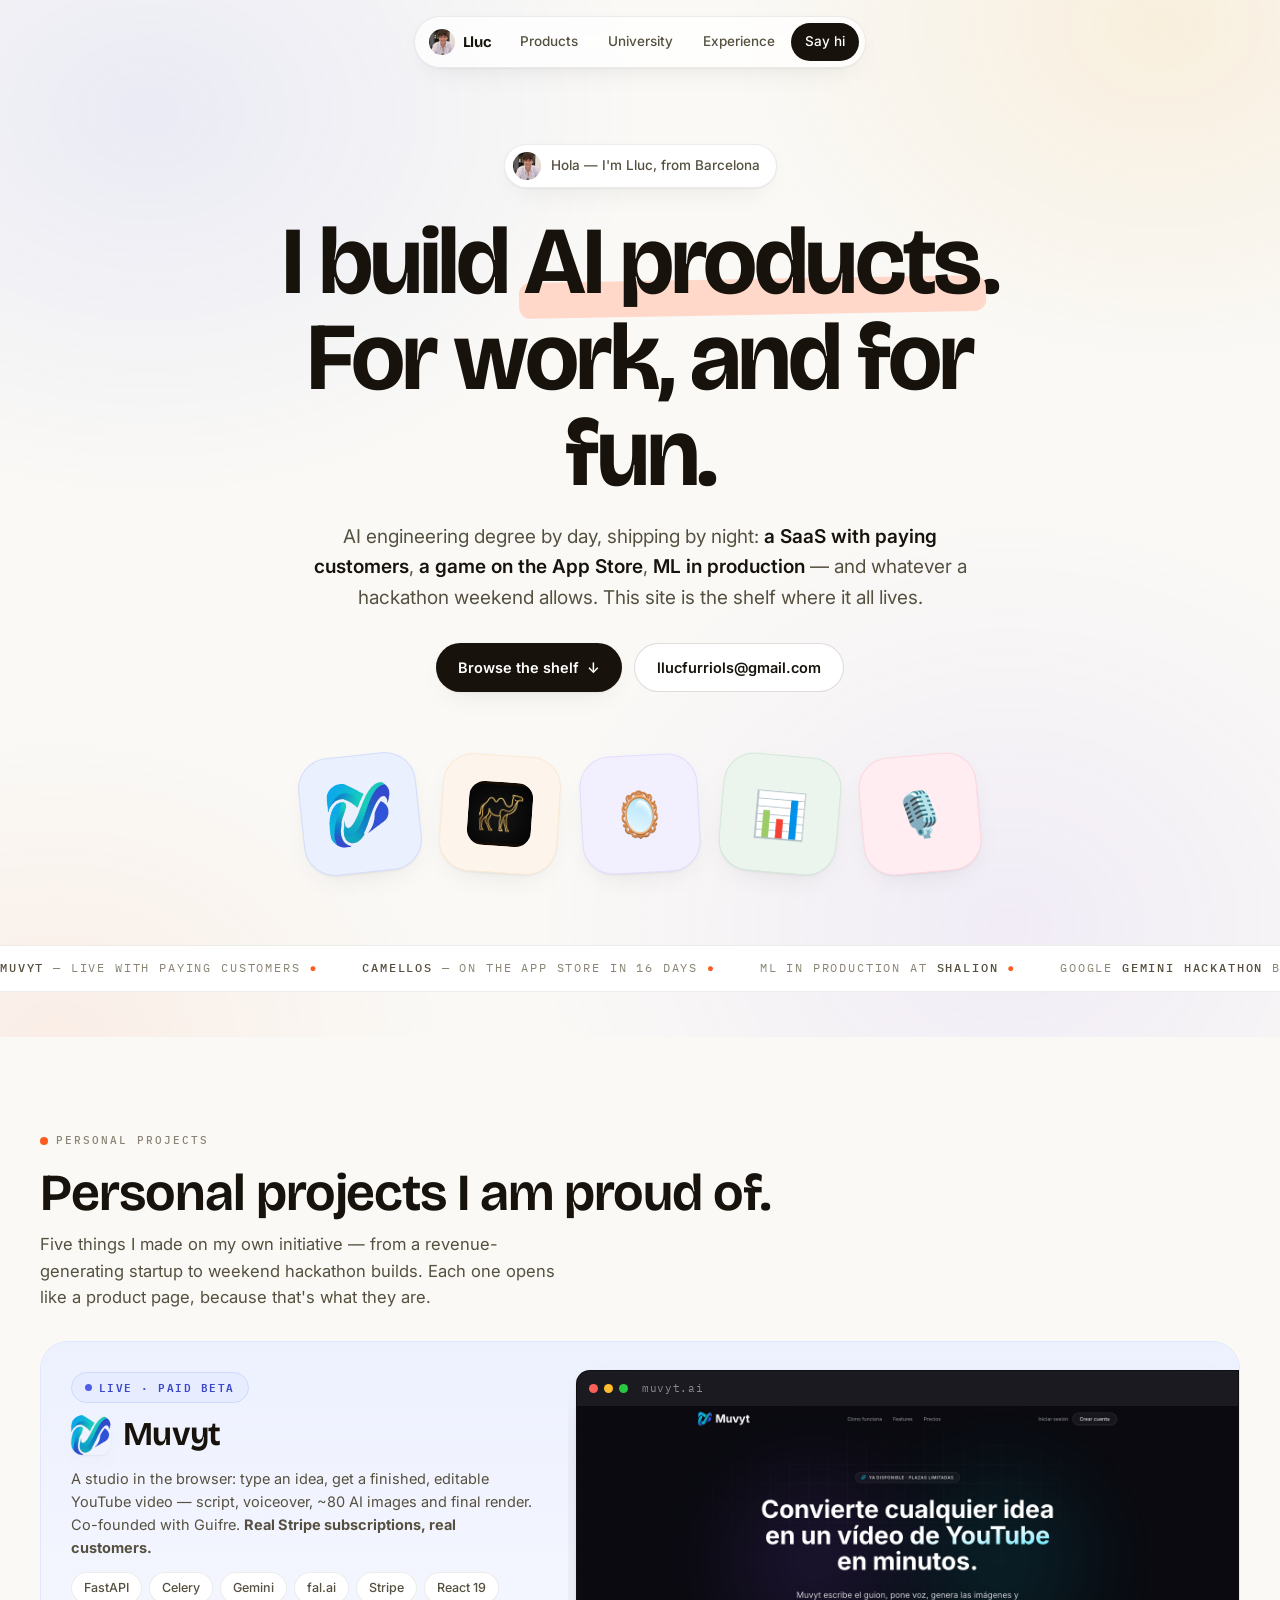
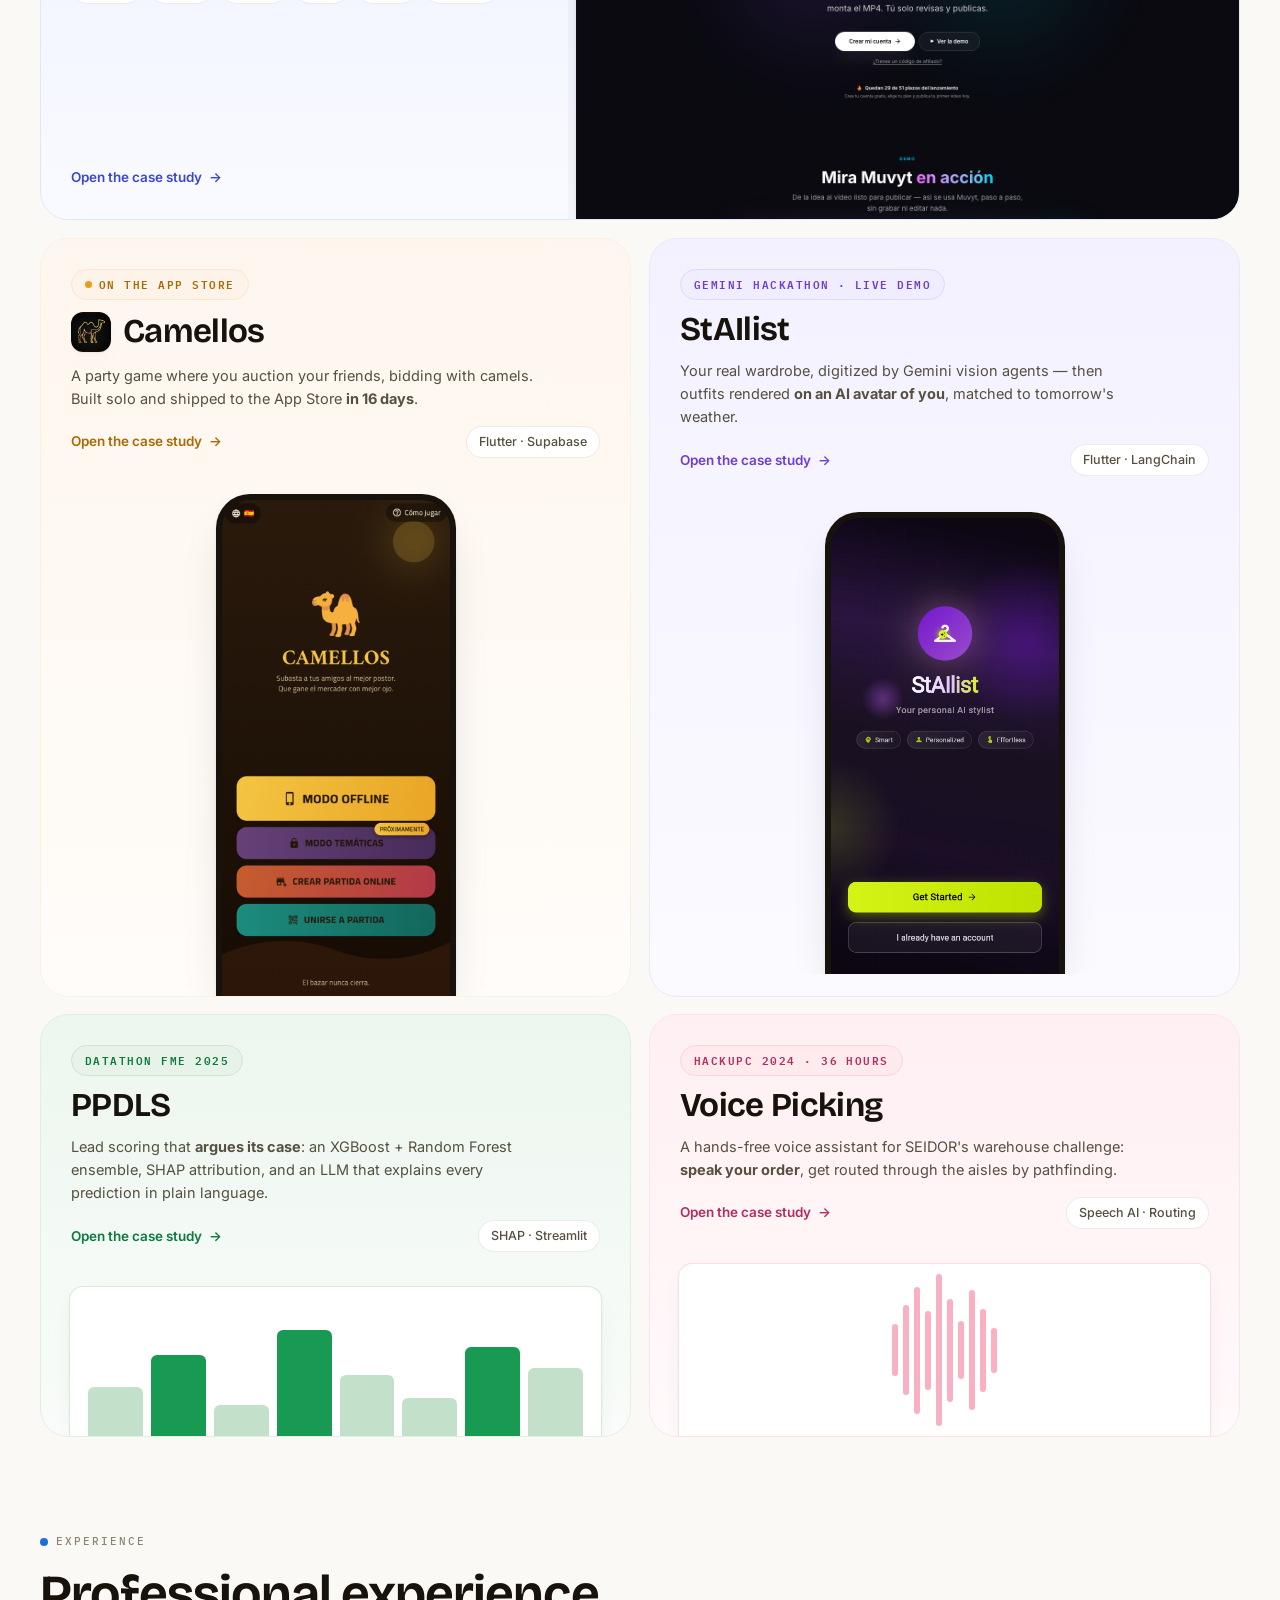
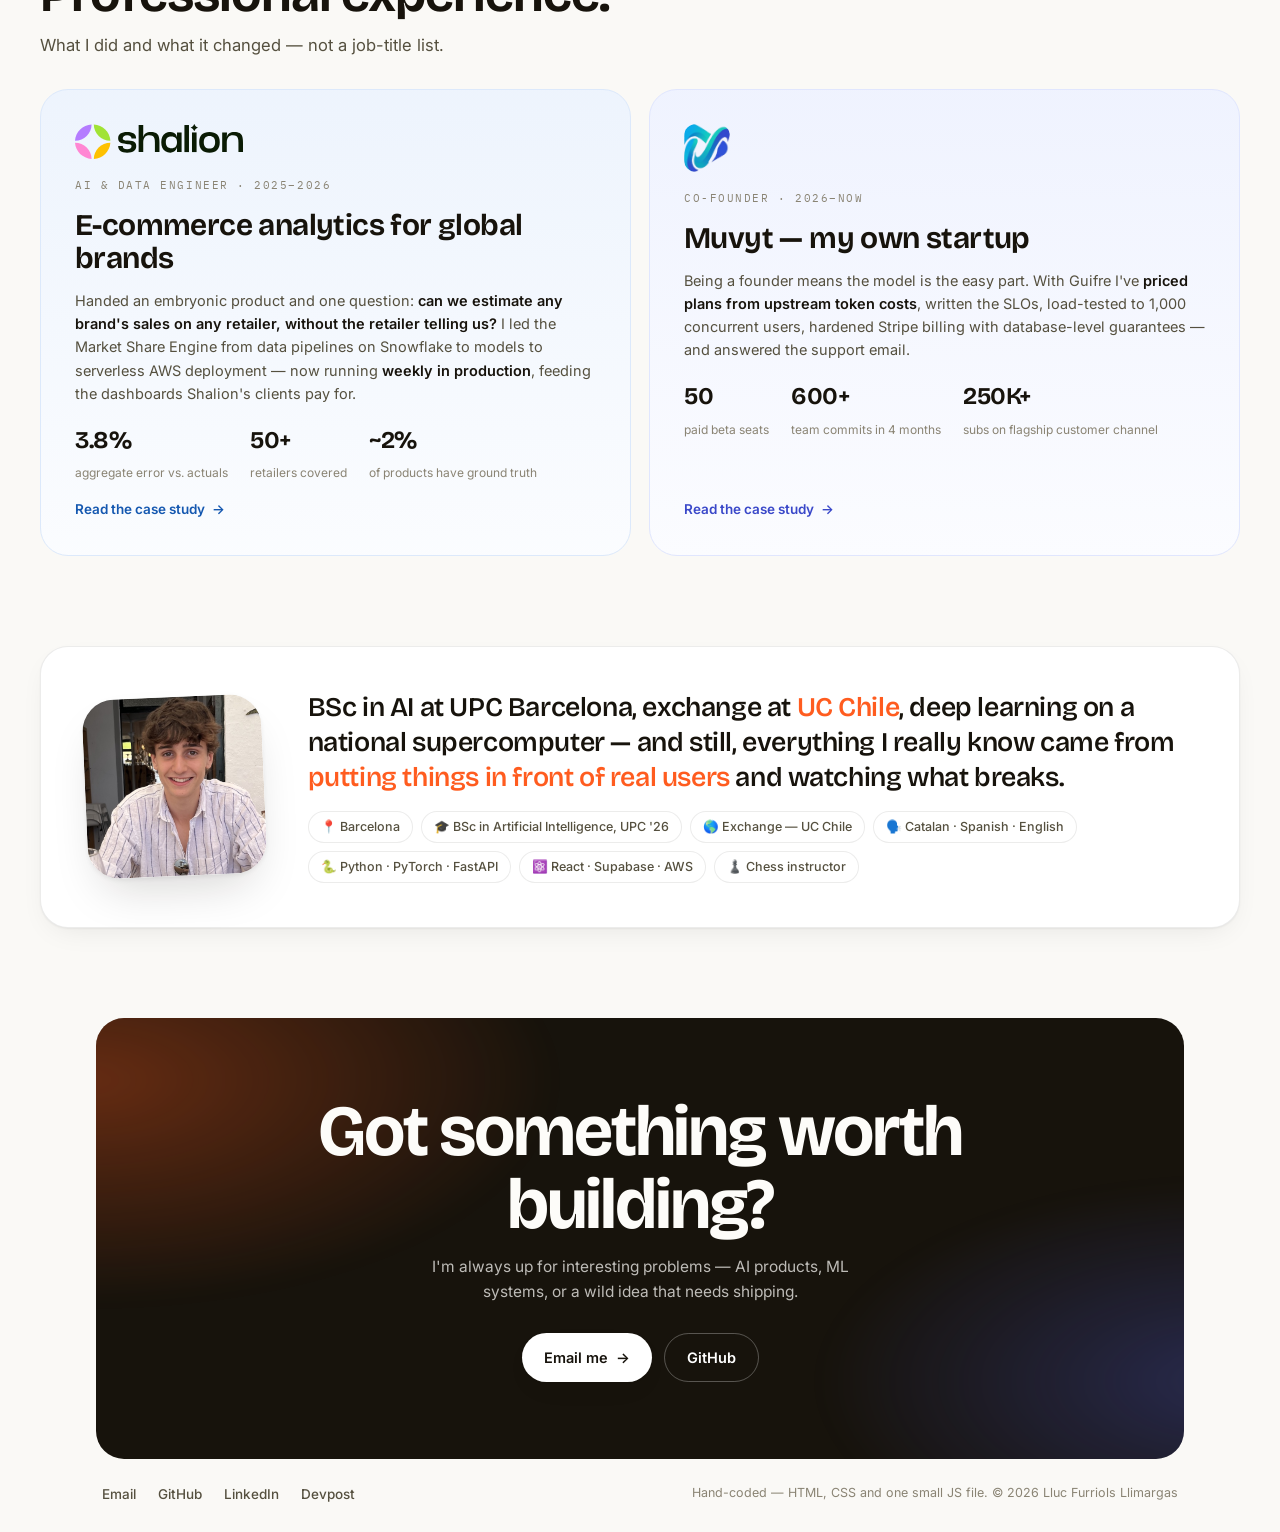
==== index.html @ 0535a4e4 "Personal website: AI product portfolio Hand-coded static site (HTML/CSS/vanilla JS, no build step). " ====
<!DOCTYPE html>
<html lang="en">
<head>
  <meta charset="UTF-8">
  <meta name="viewport" content="width=device-width, initial-scale=1.0">
  <title>Lluc Furriols — I build AI products</title>
  <meta name="description" content="AI engineer from Barcelona (UPC '26). Co-founder of Muvyt. A shelf of real products: a revenue-generating AI SaaS, an App Store game, production ML, hackathon builds.">
  <meta property="og:title" content="Lluc Furriols — I build AI products">
  <meta property="og:description" content="A shelf of real products: an AI SaaS with paying customers, an App Store game, production ML at Shalion, hackathon builds.">
  <meta property="og:type" content="website">
  <link rel="icon" type="image/svg+xml" href="assets/favicon.svg">
  <link rel="preconnect" href="https://fonts.googleapis.com">
  <link rel="preconnect" href="https://fonts.gstatic.com" crossorigin>
  <link href="https://fonts.googleapis.com/css2?family=Bricolage+Grotesque:opsz,wght@12..96,400..800&family=IBM+Plex+Mono:wght@400;500;600&family=Inter:wght@400;500;600&display=swap" rel="stylesheet">
  <link rel="stylesheet" href="assets/css/style.css?v=5">
</head>
<body>

<header class="nav">
  <div class="nav-pill">
    <a class="nav-logo" href="index.html"><img src="assets/img/lluc.jpg" alt="">Lluc</a>
    <nav>
      <ul class="nav-links">
        <li><a href="#products">Products</a></li>
        <li><a href="university.html">University</a></li>
        <li class="hide-sm"><a href="#experience">Experience</a></li>
        <li><a class="cta" href="mailto:llucfurriols@gmail.com">Say hi</a></li>
      </ul>
    </nav>
  </div>
</header>

<main>

  <!-- ============ HERO ============ -->
  <section class="hero">
    <div class="hero-bg" aria-hidden="true"></div>
    <div class="wrap hero-inner">
      <span class="hero-hello reveal"><img src="assets/img/lluc.jpg" alt="Lluc Furriols">Hola — I'm Lluc, from Barcelona</span>
      <h1 class="reveal">I build <span class="hl"><span>AI products</span></span>.<br>For work, and for fun.</h1>
      <p class="hero-sub reveal">AI engineering degree by day, shipping by night: <b>a SaaS with paying customers</b>, <b>a game on the App Store</b>, <b>ML in production</b> — and whatever a hackathon weekend allows. This site is the shelf where it all lives.</p>
      <div class="hero-ctas reveal">
        <a class="btn btn-primary" href="#products">Browse the shelf <span class="arr">↓</span></a>
        <a class="btn btn-ghost" href="mailto:llucfurriols@gmail.com">llucfurriols@gmail.com</a>
      </div>

      <div class="dock reveal" aria-label="Shortcuts to the products">
        <a class="dock-item" href="projects/muvyt.html" style="--tint: var(--c-muvyt); --dock-rot: -6deg; --bob-delay: 0s">
          <img src="assets/img/muvyt/logo.png" alt=""><span class="tip">Muvyt — AI video studio</span>
        </a>
        <a class="dock-item" href="projects/camellos.html" style="--tint: var(--c-camellos); --dock-rot: 4deg; --bob-delay: .6s">
          <img src="assets/img/camellos/icon.png" alt=""><span class="tip">Camellos — App Store game</span>
        </a>
        <a class="dock-item" href="projects/stailist.html" style="--tint: var(--c-stailist); --dock-rot: -3deg; --bob-delay: 1.2s">
          <span class="glyph" aria-hidden="true">🪞</span><span class="tip">StAIlist — AI wardrobe</span>
        </a>
        <a class="dock-item" href="projects/lead-scoring.html" style="--tint: var(--c-datathon); --dock-rot: 5deg; --bob-delay: 1.8s">
          <span class="glyph" aria-hidden="true">📊</span><span class="tip">PPDLS — explainable scoring</span>
        </a>
        <a class="dock-item" href="projects/warehouse-voice.html" style="--tint: var(--c-voice); --dock-rot: -5deg; --bob-delay: 2.4s">
          <span class="glyph" aria-hidden="true">🎙️</span><span class="tip">Voice picking — HackUPC</span>
        </a>
      </div>
    </div>

    <div class="strip" aria-hidden="true">
      <div class="strip-track">
        <span><b>Muvyt</b> — live with paying customers <i class="dot">●</i></span>
        <span><b>Camellos</b> — on the App Store in 16 days <i class="dot">●</i></span>
        <span>ML in production at <b>Shalion</b> <i class="dot">●</i></span>
        <span>Google <b>Gemini Hackathon</b> build <i class="dot">●</i></span>
        <span><b>Datathon FME 2025</b> <i class="dot">●</i></span>
        <span>trained on <b>MareNostrum 5</b> <i class="dot">●</i></span>
        <span><b>Muvyt</b> — live with paying customers <i class="dot">●</i></span>
        <span><b>Camellos</b> — on the App Store in 16 days <i class="dot">●</i></span>
        <span>ML in production at <b>Shalion</b> <i class="dot">●</i></span>
        <span>Google <b>Gemini Hackathon</b> build <i class="dot">●</i></span>
        <span><b>Datathon FME 2025</b> <i class="dot">●</i></span>
        <span>trained on <b>MareNostrum 5</b> <i class="dot">●</i></span>
      </div>
    </div>
  </section>

  <!-- ============ PRODUCT SHELF ============ -->
  <section class="shelf wrap" id="products">
    <div class="shelf-head reveal">
      <span class="eyebrow" style="--tint: var(--brand)">Personal projects</span>
      <h2 class="section-title">Personal projects I am proud of.</h2>
      <p class="section-sub">Five things I made on my own initiative — from a revenue-generating startup to weekend hackathon builds. Each one opens like a product page, because that's what they are.</p>
    </div>

    <div class="bento">

      <!-- MUVYT -->
      <a class="p-card featured span-6 reveal" href="projects/muvyt.html" style="--tint: var(--c-muvyt); --tint-ink: #3a48c9">
        <div class="p-body">
          <span class="badge live">Live · paid beta</span>
          <h3><img class="app-ico" src="assets/img/muvyt/logo.png" alt="">Muvyt</h3>
          <p class="desc">A studio in the browser: type an idea, get a finished, editable YouTube video — script, voiceover, ~80 AI images and final render. Co-founded with Guifre. <b>Real Stripe subscriptions, real customers.</b></p>
          <div class="chips">
            <span class="chip">FastAPI</span><span class="chip">Celery</span><span class="chip">Gemini</span><span class="chip">fal.ai</span><span class="chip">Stripe</span><span class="chip">React 19</span>
          </div>
          <div class="p-foot"><span class="open">Open the case study <span class="arr">→</span></span></div>
        </div>
        <div class="p-media">
          <div class="frame-browser">
            <div class="bar"><i></i><i></i><i></i><span>muvyt.ai</span></div>
            <img src="assets/img/muvyt/landing_hero.png" alt="Muvyt landing page — 'Convierte cualquier idea en un vídeo de YouTube en minutos'" width="1440" height="900" loading="lazy" decoding="async">
          </div>
        </div>
      </a>

      <!-- CAMELLOS -->
      <a class="p-card span-3 reveal" href="projects/camellos.html" style="--tint: var(--c-camellos); --tint-ink: #a86a06">
        <div class="p-body">
          <span class="badge live">On the App Store</span>
          <h3><img class="app-ico" src="assets/img/camellos/icon.png" alt="">Camellos</h3>
          <p class="desc">A party game where you auction your friends, bidding with camels. Built solo and shipped to the App Store <b>in 16 days</b>.</p>
          <div class="p-foot"><span class="open">Open the case study <span class="arr">→</span></span><span class="chip">Flutter · Supabase</span></div>
        </div>
        <div class="p-media">
          <div class="frame-phone"><img src="assets/img/camellos/home.png" alt="Camellos home screen" width="644" height="1400" loading="lazy" decoding="async"></div>
        </div>
      </a>

      <!-- STAILIST -->
      <a class="p-card span-3 reveal" href="projects/stailist.html" style="--tint: var(--c-stailist); --tint-ink: #6d3fd1">
        <div class="p-body">
          <span class="badge">Gemini Hackathon · live demo</span>
          <h3>StAIlist</h3>
          <p class="desc">Your real wardrobe, digitized by Gemini vision agents — then outfits rendered <b>on an AI avatar of you</b>, matched to tomorrow's weather.</p>
          <div class="p-foot"><span class="open">Open the case study <span class="arr">→</span></span><span class="chip">Flutter · LangChain</span></div>
        </div>
        <div class="p-media">
          <div class="frame-phone"><img src="assets/img/stailist/demo_welcome.png" alt="StAIlist welcome screen — your personal AI stylist" width="430" height="860" loading="lazy" decoding="async"></div>
        </div>
      </a>

      <!-- DATATHON -->
      <a class="p-card span-3 reveal" href="projects/lead-scoring.html" style="--tint: var(--c-datathon); --tint-ink: #0d7a3e">
        <div class="p-body">
          <span class="badge">Datathon FME 2025</span>
          <h3>PPDLS</h3>
          <p class="desc">Lead scoring that <b>argues its case</b>: an XGBoost + Random Forest ensemble, SHAP attribution, and an LLM that explains every prediction in plain language.</p>
          <div class="p-foot"><span class="open">Open the case study <span class="arr">→</span></span><span class="chip">SHAP · Streamlit</span></div>
        </div>
        <div class="gfx" aria-hidden="true">
          <div class="gfx-bars">
            <i style="--h:38"></i><i style="--h:62" class="hot"></i><i style="--h:24"></i><i style="--h:81" class="hot"></i><i style="--h:47"></i><i style="--h:29"></i><i style="--h:68" class="hot"></i><i style="--h:52"></i>
          </div>
        </div>
      </a>

      <!-- VOICE -->
      <a class="p-card span-3 reveal" href="projects/warehouse-voice.html" style="--tint: var(--c-voice); --tint-ink: #b32e5e">
        <div class="p-body">
          <span class="badge">HackUPC 2024 · 36 hours</span>
          <h3>Voice Picking</h3>
          <p class="desc">A hands-free voice assistant for SEIDOR's warehouse challenge: <b>speak your order</b>, get routed through the aisles by pathfinding.</p>
          <div class="p-foot"><span class="open">Open the case study <span class="arr">→</span></span><span class="chip">Speech AI · Routing</span></div>
        </div>
        <div class="gfx" aria-hidden="true">
          <div class="gfx-wave">
            <i style="--h:30;--i:0"></i><i style="--h:52;--i:1"></i><i style="--h:74;--i:2"></i><i style="--h:46;--i:3"></i><i style="--h:88;--i:4"></i><i style="--h:60;--i:5"></i><i style="--h:34;--i:6"></i><i style="--h:70;--i:7"></i><i style="--h:48;--i:8"></i><i style="--h:26;--i:9"></i>
          </div>
        </div>
      </a>

    </div>
  </section>

  <!-- ============ EXPERIENCE ============ -->
  <section class="exp wrap" id="experience">
    <div class="reveal">
      <span class="eyebrow" style="--tint: var(--c-shalion)">Experience</span>
      <h2 class="section-title">Professional experience.</h2>
      <p class="section-sub">What I did and what it changed — not a job-title list.</p>
    </div>
    <div class="exp-grid">

      <div class="exp-card reveal" style="--tint: var(--c-shalion); --tint-ink: #1558b0">
        <img class="brand-logo" src="assets/img/logos/shalion.svg" alt="Shalion" width="1615" height="345" loading="lazy">
        <span class="role">AI &amp; Data Engineer · 2025–2026</span>
        <h3>E-commerce analytics for global brands</h3>
        <p>Handed an embryonic product and one question: <b>can we estimate any brand's sales on any retailer, without the retailer telling us?</b> I led the Market Share Engine from data pipelines on Snowflake to models to serverless AWS deployment — now running <b>weekly in production</b>, feeding the dashboards Shalion's clients pay for.</p>
        <div class="exp-stats">
          <div><b>3.8%</b><span>aggregate error vs. actuals</span></div>
          <div><b>50+</b><span>retailers covered</span></div>
          <div><b>~2%</b><span>of products have ground truth</span></div>
        </div>
        <a class="open" href="projects/market-share.html">Read the case study <span class="arr">→</span></a>
      </div>

      <div class="exp-card reveal" style="--tint: var(--c-muvyt); --tint-ink: #3a48c9">
        <img class="brand-logo square" src="assets/img/muvyt/logo.png" alt="Muvyt" width="212" height="223" loading="lazy">
        <span class="role">Co-founder · 2026–now</span>
        <h3>Muvyt — my own startup</h3>
        <p>Being a founder means the model is the easy part. With Guifre I've <b>priced plans from upstream token costs</b>, written the SLOs, load-tested to 1,000 concurrent users, hardened Stripe billing with database-level guarantees — and answered the support email.</p>
        <div class="exp-stats">
          <div><b>50</b><span>paid beta seats</span></div>
          <div><b>600+</b><span>team commits in 4 months</span></div>
          <div><b>250K+</b><span>subs on flagship customer channel</span></div>
        </div>
        <a class="open" href="projects/muvyt.html">Read the case study <span class="arr">→</span></a>
      </div>

    </div>
  </section>

  <!-- ============ ABOUT ============ -->
  <section class="about wrap" id="about">
    <div class="about-card reveal">
      <img class="about-photo" src="assets/img/lluc.jpg" alt="Lluc Furriols">
      <div class="about-copy">
        <p class="big">BSc in AI at UPC Barcelona, exchange at <span class="tint">UC Chile</span>, deep learning on a national supercomputer — and still, everything I really know came from <span class="tint">putting things in front of real users</span> and watching what breaks.</p>
        <div class="about-facts">
          <span class="chip">📍 Barcelona</span>
          <span class="chip">🎓 BSc in Artificial Intelligence, UPC '26</span>
          <span class="chip">🌎 Exchange — UC Chile</span>
          <span class="chip">🗣️ Catalan · Spanish · English</span>
          <span class="chip">🐍 Python · PyTorch · FastAPI</span>
          <span class="chip">⚛️ React · Supabase · AWS</span>
          <span class="chip">♟️ Chess instructor</span>
        </div>
      </div>
    </div>
  </section>

</main>

<!-- ============ FOOTER ============ -->
<footer>
  <div class="wrap">
    <div class="foot-card reveal">
      <h2>Got something worth building?</h2>
      <p>I'm always up for interesting problems — AI products, ML systems, or a wild idea that needs shipping.</p>
      <div class="hero-ctas">
        <a class="btn btn-primary" href="mailto:llucfurriols@gmail.com">Email me <span class="arr">→</span></a>
        <a class="btn btn-ghost" href="https://github.com/Llucfurriols" target="_blank" rel="noopener">GitHub</a>
      </div>
    </div>
    <div class="foot-meta">
      <ul class="foot-links">
        <li><a href="mailto:llucfurriols@gmail.com">Email</a></li>
        <li><a href="https://github.com/Llucfurriols" target="_blank" rel="noopener">GitHub</a></li>
        <li><a href="https://www.linkedin.com/in/lluc-furriols-llimargas-707125308" target="_blank" rel="noopener">LinkedIn</a></li>
        <li><a href="https://devpost.com/Llucfurriols" target="_blank" rel="noopener">Devpost</a></li>
      </ul>
      <p class="colophon">Hand-coded — HTML, CSS and one small JS file. © <span data-year>2026</span> Lluc Furriols Llimargas</p>
    </div>
  </div>
</footer>

<script src="assets/js/main.js?v=2"></script>
</body>
</html>
---- assets/css/style.css ----
/* ============================================================
   Lluc Furriols — personal site · v2 "Product shelf"
   Light, vivid, product-grade. No framework, no build step.
   Type: Bricolage Grotesque (display) · Inter (text) · IBM Plex Mono (labels)
   Each product carries its own hue via --tint on the card/page.
   ============================================================ */

:root {
  --bg: #faf9f6;
  --surface: #ffffff;
  --ink: #17130c;
  --ink-2: #55503f;
  --ink-3: #8a8474;
  --line: rgba(23, 19, 12, 0.08);
  --line-2: rgba(23, 19, 12, 0.14);
  --brand: #ff5c1f;
  --brand-ink: #d5451a;

  /* product hues */
  --c-muvyt: #4f5fe5;
  --c-camellos: #e89b1c;
  --c-stailist: #8b5cf6;
  --c-shalion: #1d6fd8;
  --c-datathon: #189a52;
  --c-voice: #e0447c;

  --display: "Bricolage Grotesque", "Inter", sans-serif;
  --sans: "Inter", -apple-system, BlinkMacSystemFont, "Segoe UI", sans-serif;
  --mono: "IBM Plex Mono", "SFMono-Regular", Menlo, monospace;

  --pad: clamp(20px, 4.5vw, 56px);
  --max: 1200px;
  --r-lg: 28px;
  --r-md: 20px;
  --r-sm: 14px;
  --shadow-1: 0 1px 2px rgba(23, 19, 12, 0.05), 0 10px 30px -12px rgba(23, 19, 12, 0.1);
  --shadow-2: 0 2px 4px rgba(23, 19, 12, 0.06), 0 24px 48px -16px rgba(23, 19, 12, 0.18);
  --ease: cubic-bezier(0.22, 1, 0.36, 1);
}

* { margin: 0; padding: 0; box-sizing: border-box; }

html { scroll-behavior: smooth; -webkit-text-size-adjust: 100%; }

body {
  background: var(--bg);
  color: var(--ink);
  font-family: var(--sans);
  font-size: 16px;
  line-height: 1.6;
  -webkit-font-smoothing: antialiased;
  overflow-x: hidden;
}

img { max-width: 100%; height: auto; display: block; }
a { color: inherit; text-decoration: none; }
button { font: inherit; color: inherit; background: none; border: 0; cursor: pointer; }

::selection { background: var(--brand); color: #fff; }

.wrap { max-width: var(--max); margin: 0 auto; padding-left: var(--pad); padding-right: var(--pad); }

/* ---------- typography ---------- */

.display {
  font-family: var(--display);
  font-weight: 640;
  letter-spacing: -0.025em;
  line-height: 1.02;
}
.display .tint { color: var(--tint, var(--brand)); }

.eyebrow {
  display: inline-flex;
  align-items: center;
  gap: 8px;
  font-family: var(--mono);
  font-size: 11px;
  font-weight: 500;
  letter-spacing: 0.18em;
  text-transform: uppercase;
  color: var(--ink-3);
}
.eyebrow::before {
  content: "";
  width: 8px; height: 8px;
  border-radius: 50%;
  background: var(--tint, var(--brand));
}

.section-title {
  font-family: var(--display);
  font-weight: 640;
  letter-spacing: -0.02em;
  font-size: clamp(30px, 4.4vw, 52px);
  line-height: 1.05;
  margin: 14px 0 10px;
}
.section-sub { color: var(--ink-2); max-width: 52ch; font-size: clamp(15px, 1.3vw, 17px); }

/* ---------- pill nav ---------- */

.nav {
  position: fixed;
  top: 16px; left: 0; right: 0;
  z-index: 100;
  display: flex;
  justify-content: center;
  pointer-events: none;
  padding: 0 16px;
}
.nav-pill {
  pointer-events: auto;
  display: flex;
  align-items: center;
  gap: 4px;
  background: rgba(255, 255, 255, 0.75);
  backdrop-filter: blur(16px) saturate(1.4);
  -webkit-backdrop-filter: blur(16px) saturate(1.4);
  border: 1px solid var(--line);
  border-radius: 999px;
  padding: 6px;
  box-shadow: var(--shadow-1);
  transition: box-shadow 0.3s var(--ease);
}
.nav.scrolled .nav-pill { box-shadow: var(--shadow-2); }
.nav-logo {
  display: flex;
  align-items: center;
  gap: 8px;
  font-family: var(--display);
  font-weight: 700;
  font-size: 15px;
  letter-spacing: -0.02em;
  padding: 6px 12px 6px 8px;
  border-radius: 999px;
}
.nav-logo img {
  width: 26px; height: 26px;
  border-radius: 50%;
  object-fit: cover;
}
.nav-links { display: flex; list-style: none; gap: 2px; }
.nav-links a {
  display: block;
  padding: 8px 14px;
  border-radius: 999px;
  font-size: 13.5px;
  font-weight: 500;
  color: var(--ink-2);
  transition: background 0.2s, color 0.2s;
}
.nav-links a:hover { background: rgba(23, 19, 12, 0.05); color: var(--ink); }
.nav-links a.cta {
  background: var(--ink);
  color: #fff;
}
.nav-links a.cta:hover { background: #000; color: #fff; }

/* ---------- buttons & chips ---------- */

.btn {
  display: inline-flex;
  align-items: center;
  gap: 8px;
  padding: 12px 22px;
  border-radius: 999px;
  font-weight: 600;
  font-size: 14.5px;
  transition: transform 0.2s var(--ease), box-shadow 0.2s, background 0.2s;
}
.btn-primary { background: var(--ink); color: #fff; box-shadow: var(--shadow-1); }
.btn-primary:hover { transform: translateY(-2px); box-shadow: var(--shadow-2); }
.btn-ghost { border: 1px solid var(--line-2); color: var(--ink); background: var(--surface); }
.btn-ghost:hover { transform: translateY(-2px); box-shadow: var(--shadow-1); }
.btn .arr { transition: transform 0.2s var(--ease); }
.btn:hover .arr { transform: translateX(3px); }

.chip {
  display: inline-block;
  padding: 5px 12px;
  border-radius: 999px;
  border: 1px solid var(--line);
  background: var(--surface);
  font-size: 12.5px;
  font-weight: 500;
  color: var(--ink-2);
  white-space: nowrap;
}
.chips { display: flex; flex-wrap: wrap; gap: 7px; }

.badge {
  display: inline-flex;
  align-self: flex-start;
  align-items: center;
  gap: 7px;
  padding: 6px 13px;
  border-radius: 999px;
  font-family: var(--mono);
  font-size: 10.5px;
  font-weight: 600;
  letter-spacing: 0.14em;
  text-transform: uppercase;
  color: var(--tint-ink, var(--brand-ink));
  background: color-mix(in oklab, var(--tint, var(--brand)) 12%, white);
  border: 1px solid color-mix(in oklab, var(--tint, var(--brand)) 25%, white);
}
.badge.live::before {
  content: "";
  width: 7px; height: 7px;
  border-radius: 50%;
  background: var(--tint, var(--brand));
  animation: pulse 2s infinite;
}
@keyframes pulse {
  0%, 100% { box-shadow: 0 0 0 0 color-mix(in oklab, var(--tint, var(--brand)) 40%, transparent); }
  50% { box-shadow: 0 0 0 6px transparent; }
}

/* ---------- hero ---------- */

.hero {
  position: relative;
  padding-top: clamp(120px, 16vh, 170px);
  padding-bottom: clamp(30px, 5vh, 60px);
  overflow: clip;
}
.hero-bg {
  position: absolute;
  inset: -20% -10%;
  z-index: -1;
  background:
    radial-gradient(46% 38% at 18% 22%, color-mix(in oklab, var(--c-muvyt) 9%, transparent), transparent 70%),
    radial-gradient(40% 34% at 84% 16%, color-mix(in oklab, var(--c-camellos) 11%, transparent), transparent 70%),
    radial-gradient(44% 40% at 74% 78%, color-mix(in oklab, var(--c-stailist) 8%, transparent), transparent 70%),
    radial-gradient(36% 30% at 12% 86%, color-mix(in oklab, var(--brand) 7%, transparent), transparent 70%);
  filter: saturate(1.05);
}
.hero-inner { text-align: center; max-width: 880px; margin: 0 auto; }
.hero-hello {
  display: inline-flex;
  align-items: center;
  gap: 10px;
  padding: 7px 16px 7px 8px;
  background: var(--surface);
  border: 1px solid var(--line);
  border-radius: 999px;
  box-shadow: var(--shadow-1);
  font-size: 13.5px;
  font-weight: 500;
  color: var(--ink-2);
}
.hero-hello img { width: 28px; height: 28px; border-radius: 50%; object-fit: cover; }
.hero h1 {
  font-family: var(--display);
  font-weight: 680;
  letter-spacing: -0.03em;
  line-height: 1.0;
  font-size: clamp(44px, 8vw, 96px);
  margin: 26px 0 20px;
}
.hero h1 .hl {
  position: relative;
  white-space: nowrap;
}
.hero h1 .hl > span { position: relative; z-index: 1; }
.hero h1 .hl::after {
  content: "";
  position: absolute;
  left: -0.06em; right: -0.06em;
  bottom: 0.04em;
  height: 0.38em;
  background: color-mix(in oklab, var(--brand) 26%, white);
  border-radius: 0.12em;
  z-index: 0;
  transform: rotate(-1deg);
}
.hero-sub {
  font-size: clamp(16px, 1.6vw, 19px);
  color: var(--ink-2);
  max-width: 56ch;
  margin: 0 auto 30px;
}
.hero-sub b { color: var(--ink); font-weight: 600; }
.hero-ctas { display: flex; gap: 12px; justify-content: center; flex-wrap: wrap; }

/* floating product dock */
.dock {
  display: flex;
  justify-content: center;
  gap: clamp(10px, 2vw, 22px);
  margin-top: clamp(44px, 7vh, 76px);
  perspective: 900px;
}
.dock-item {
  --dock-rot: 0deg;
  width: clamp(78px, 10vw, 118px);
  aspect-ratio: 1;
  border-radius: 26%;
  background: color-mix(in oklab, var(--tint) 10%, white);
  border: 1px solid color-mix(in oklab, var(--tint) 22%, white);
  box-shadow: var(--shadow-1);
  display: flex;
  align-items: center;
  justify-content: center;
  transform: rotate(var(--dock-rot));
  transition: transform 0.35s var(--ease), box-shadow 0.35s;
  animation: bob 7s ease-in-out infinite;
  animation-delay: var(--bob-delay, 0s);
  position: relative;
}
.dock-item:hover {
  transform: rotate(0deg) translateY(-10px) scale(1.06);
  box-shadow: var(--shadow-2);
  animation-play-state: paused;
  z-index: 2;
}
.dock-item img { width: 56%; height: 56%; object-fit: cover; border-radius: 24%; }
.dock-item .glyph { font-size: clamp(30px, 4vw, 44px); line-height: 1; }
.dock-item .tip {
  position: absolute;
  bottom: -34px;
  left: 50%;
  transform: translateX(-50%) translateY(4px);
  background: var(--ink);
  color: #fff;
  font-size: 11.5px;
  font-weight: 600;
  padding: 5px 11px;
  border-radius: 999px;
  white-space: nowrap;
  opacity: 0;
  pointer-events: none;
  transition: opacity 0.2s, transform 0.2s var(--ease);
}
.dock-item:hover .tip { opacity: 1; transform: translateX(-50%) translateY(0); }
@keyframes bob {
  0%, 100% { translate: 0 0; }
  50% { translate: 0 -8px; }
}

/* ---------- marquee strip ---------- */

.strip {
  border-block: 1px solid var(--line);
  background: var(--surface);
  overflow: hidden;
  margin-top: clamp(48px, 8vh, 84px);
  padding: 13px 0;
}
.strip-track {
  display: flex;
  gap: 44px;
  width: max-content;
  animation: marquee 36s linear infinite;
  font-family: var(--mono);
  font-size: 11.5px;
  letter-spacing: 0.16em;
  text-transform: uppercase;
  color: var(--ink-3);
  white-space: nowrap;
}
.strip-track b { color: var(--ink-2); font-weight: 500; }
.strip-track .dot { color: var(--brand); }
@keyframes marquee { to { transform: translateX(-50%); } }
.strip:hover .strip-track { animation-play-state: paused; }

/* ---------- product shelf (bento) ---------- */

.shelf { padding: clamp(60px, 10vh, 110px) 0 0; }
.shelf-head { margin-bottom: 30px; }

.bento {
  display: grid;
  grid-template-columns: repeat(6, 1fr);
  gap: 18px;
}
.p-card {
  position: relative;
  display: flex;
  flex-direction: column;
  border-radius: var(--r-lg);
  background:
    linear-gradient(180deg, color-mix(in oklab, var(--tint) 9%, white), color-mix(in oklab, var(--tint) 3%, white));
  border: 1px solid color-mix(in oklab, var(--tint) 16%, white);
  overflow: hidden;
  transition: transform 0.35s var(--ease), box-shadow 0.35s var(--ease);
  will-change: transform;
}
.p-card:hover { transform: translateY(-6px); box-shadow: var(--shadow-2); }
.p-card .p-body { padding: clamp(20px, 2.6vw, 30px); display: flex; flex-direction: column; gap: 12px; }
.p-card h3 {
  font-family: var(--display);
  font-weight: 660;
  letter-spacing: -0.02em;
  font-size: clamp(24px, 2.6vw, 34px);
  line-height: 1.05;
  display: flex;
  align-items: center;
  gap: 12px;
}
.p-card h3 .app-ico {
  width: 40px; height: 40px;
  border-radius: 12px;
  object-fit: cover;
  box-shadow: var(--shadow-1);
}
.p-card p.desc { color: var(--ink-2); font-size: 14.5px; max-width: 52ch; }
.p-card .p-foot {
  margin-top: auto;
  display: flex;
  align-items: center;
  justify-content: space-between;
  gap: 10px;
  padding-top: 4px;
}
.p-card .open {
  display: inline-flex;
  align-items: center;
  gap: 7px;
  font-weight: 600;
  font-size: 13.5px;
  color: var(--tint-ink);
}
.p-card .open .arr { transition: transform 0.25s var(--ease); }
.p-card:hover .open .arr { transform: translateX(4px); }

.p-media { position: relative; overflow: hidden; }
.p-media img { width: 100%; transition: transform 0.6s var(--ease); }
.p-card:hover .p-media img { transform: translateY(-2%) scale(1.02); }

/* browser frame */
.frame-browser {
  margin: 0 clamp(18px, 2.4vw, 28px);
  border-radius: 14px 14px 0 0;
  border: 1px solid var(--line-2);
  border-bottom: 0;
  background: #0e0e12;
  box-shadow: var(--shadow-2);
  overflow: hidden;
}
.frame-browser .bar {
  display: flex; align-items: center; gap: 6px;
  padding: 9px 12px;
  background: #1a1a20;
}
.frame-browser .bar i {
  width: 9px; height: 9px; border-radius: 50%;
  background: #3a3a44;
}
.frame-browser .bar i:first-child { background: #ff5f57; }
.frame-browser .bar i:nth-child(2) { background: #febc2e; }
.frame-browser .bar i:nth-child(3) { background: #28c840; }
.frame-browser .bar span {
  margin-left: 8px;
  font-family: var(--mono);
  font-size: 10.5px;
  color: #8a8a96;
  letter-spacing: 0.06em;
}

/* phone frame */
.frame-phone {
  width: min(64%, 240px);
  margin: 6px auto 0;
  border-radius: 34px 34px 0 0;
  border: 6px solid #17130c;
  border-bottom: 0;
  overflow: hidden;
  box-shadow: var(--shadow-2);
  background: #17130c;
}
.frame-phone img { border-radius: 26px 26px 0 0; }

/* bento spans */
.span-6 { grid-column: span 6; }
.span-4 { grid-column: span 4; }
.span-3 { grid-column: span 3; }
.span-2 { grid-column: span 2; }

/* muvyt hero card layout */
.p-card.featured { flex-direction: row; align-items: stretch; min-height: 400px; }
.p-card.featured .p-body { flex: 1 1 44%; justify-content: center; }
.p-card.featured .p-media {
  flex: 1 1 56%;
  display: flex;
  align-items: flex-end;
  padding-left: 8px;
}
.p-card.featured .frame-browser { margin: 28px 0 0; border-radius: 14px 0 0 0; }

/* decorative CSS graphics for cards without screenshots */
.gfx {
  flex: 1;
  min-height: 150px;
  margin: 4px clamp(18px, 2.4vw, 28px) 0;
  border-radius: 14px 14px 0 0;
  border: 1px solid color-mix(in oklab, var(--tint) 20%, white);
  border-bottom: 0;
  background: var(--surface);
  box-shadow: var(--shadow-1);
  overflow: hidden;
  position: relative;
}
.gfx-bars {
  position: absolute; inset: 18px 18px 0;
  display: flex; align-items: flex-end; gap: 8px;
}
.gfx-bars i {
  flex: 1;
  border-radius: 6px 6px 0 0;
  background: color-mix(in oklab, var(--tint) 30%, white);
  height: calc(var(--h) * 1%);
}
.gfx-bars i.hot { background: var(--tint); }
.gfx-wave {
  position: absolute; inset: 0;
  display: flex; align-items: center; justify-content: center; gap: 5px;
  padding: 0 22px;
}
.gfx-wave i {
  width: 6px;
  height: calc(var(--h) * 1%);
  border-radius: 999px;
  background: color-mix(in oklab, var(--tint) 45%, white);
  animation: wave 1.6s ease-in-out infinite;
  animation-delay: calc(var(--i) * 0.09s);
}
@keyframes wave { 0%, 100% { transform: scaleY(0.6); } 50% { transform: scaleY(1); } }

/* ---------- horizontal scroll gallery ---------- */

.hscroll {
  display: flex;
  gap: 16px;
  overflow-x: auto;
  scroll-snap-type: x mandatory;
  padding: 8px var(--pad) 22px;
  margin: 0 calc(-1 * var(--pad));
  scrollbar-width: none;
}
.hscroll::-webkit-scrollbar { display: none; }
.hscroll > * { scroll-snap-align: center; flex: 0 0 auto; }
.hscroll .shot-phone {
  width: min(62vw, 250px);
  border-radius: 30px;
  border: 5px solid #17130c;
  overflow: hidden;
  background: #17130c;
  box-shadow: var(--shadow-2);
}
.hscroll .shot-phone img { border-radius: 24px; }
.hscroll-hint {
  text-align: center;
  font-family: var(--mono);
  font-size: 10.5px;
  letter-spacing: 0.16em;
  text-transform: uppercase;
  color: var(--ink-3);
}

/* ---------- experience ---------- */

.exp { padding: clamp(60px, 10vh, 110px) 0 0; }
.exp-grid { display: grid; grid-template-columns: 1fr 1fr; gap: 18px; margin-top: 30px; }
.exp-card {
  border-radius: var(--r-lg);
  border: 1px solid color-mix(in oklab, var(--tint) 16%, white);
  background: linear-gradient(180deg, color-mix(in oklab, var(--tint) 8%, white), color-mix(in oklab, var(--tint) 2%, white));
  padding: clamp(22px, 3vw, 34px);
  display: flex;
  flex-direction: column;
  gap: 14px;
  transition: transform 0.35s var(--ease), box-shadow 0.35s;
}
.exp-card:hover { transform: translateY(-5px); box-shadow: var(--shadow-2); }
.exp-card h3 {
  font-family: var(--display);
  font-weight: 660;
  font-size: clamp(22px, 2.4vw, 30px);
  letter-spacing: -0.02em;
  line-height: 1.1;
}
.exp-card .role {
  font-family: var(--mono);
  font-size: 11px;
  letter-spacing: 0.14em;
  text-transform: uppercase;
  color: var(--ink-3);
}
.exp-card p { color: var(--ink-2); font-size: 14.5px; }
.exp-card p b { color: var(--ink); font-weight: 600; }
.exp-card .exp-stats { display: flex; gap: 22px; flex-wrap: wrap; margin-top: 2px; }
.exp-card .exp-stats div b {
  display: block;
  font-family: var(--display);
  font-weight: 660;
  font-size: 24px;
  letter-spacing: -0.02em;
  color: var(--ink);
}
.exp-card .exp-stats div span { font-size: 12px; color: var(--ink-3); }
.exp-card .open { margin-top: auto; font-weight: 600; font-size: 13.5px; color: var(--tint-ink); display: inline-flex; gap: 7px; align-items: center; }

/* ---------- about ---------- */

.about { padding: clamp(60px, 10vh, 110px) 0 0; }
.about-card {
  border-radius: var(--r-lg);
  border: 1px solid var(--line);
  background: var(--surface);
  box-shadow: var(--shadow-1);
  padding: clamp(24px, 3.4vw, 44px);
  display: grid;
  grid-template-columns: auto 1fr;
  gap: clamp(22px, 3.5vw, 44px);
  align-items: center;
}
.about-photo {
  width: clamp(120px, 14vw, 180px);
  aspect-ratio: 1;
  border-radius: 32px;
  object-fit: cover;
  transform: rotate(-2.5deg);
  box-shadow: var(--shadow-2);
}
.about-copy p.big {
  font-family: var(--display);
  font-weight: 560;
  letter-spacing: -0.015em;
  font-size: clamp(19px, 2.2vw, 27px);
  line-height: 1.3;
  margin-bottom: 16px;
}
.about-copy p.big .tint { color: var(--brand); }
.about-facts { display: flex; flex-wrap: wrap; gap: 8px; }

/* ---------- footer ---------- */

footer { padding: clamp(60px, 10vh, 110px) 0 26px; }
.foot-card {
  position: relative;
  border-radius: var(--r-lg);
  background: var(--ink);
  color: #fdfcf9;
  padding: clamp(40px, 6vw, 80px) clamp(24px, 4vw, 64px);
  text-align: center;
  overflow: hidden;
}
.foot-card::before {
  content: "";
  position: absolute;
  inset: -40%;
  background:
    radial-gradient(34% 40% at 22% 30%, color-mix(in oklab, var(--brand) 34%, transparent), transparent 70%),
    radial-gradient(30% 36% at 80% 68%, color-mix(in oklab, var(--c-muvyt) 30%, transparent), transparent 70%);
  filter: blur(10px);
}
.foot-card > * { position: relative; }
.foot-card h2 {
  font-family: var(--display);
  font-weight: 680;
  letter-spacing: -0.03em;
  font-size: clamp(34px, 5.6vw, 72px);
  line-height: 1.02;
  max-width: 18ch;
  margin: 0 auto 14px;
}
.foot-card p { color: rgba(253, 252, 249, 0.72); max-width: 46ch; margin: 0 auto 28px; font-size: 15.5px; }
.foot-card .btn-primary { background: #fff; color: var(--ink); }
.foot-card .btn-ghost { background: transparent; color: #fff; border-color: rgba(255, 255, 255, 0.28); }
.foot-meta {
  display: flex;
  flex-wrap: wrap;
  justify-content: space-between;
  align-items: center;
  gap: 14px;
  padding: 22px 6px 0;
}
.foot-links { display: flex; flex-wrap: wrap; gap: 4px 22px; list-style: none; }
.foot-links a { font-size: 13.5px; font-weight: 500; color: var(--ink-2); }
.foot-links a:hover { color: var(--brand-ink); }
.colophon { font-size: 12.5px; color: var(--ink-3); }

/* ---------- product page (case study v2) ---------- */

.pp-hero {
  position: relative;
  padding-top: clamp(110px, 15vh, 150px);
  padding-bottom: 34px;
  background:
    radial-gradient(60% 70% at 50% -10%, color-mix(in oklab, var(--tint) 16%, transparent), transparent 75%);
  overflow: clip;
}
.pp-hero .crumbs {
  display: inline-flex;
  align-items: center;
  gap: 8px;
  font-size: 13px;
  font-weight: 500;
  color: var(--ink-2);
  background: var(--surface);
  border: 1px solid var(--line);
  border-radius: 999px;
  padding: 7px 14px;
  box-shadow: var(--shadow-1);
  transition: transform 0.2s var(--ease);
}
.pp-hero .crumbs:hover { transform: translateX(-3px); }
.pp-head { display: flex; align-items: flex-start; justify-content: space-between; gap: 24px; margin-top: 26px; flex-wrap: wrap; }
.pp-head > div:first-child { flex: 1 1 min(100%, 520px); }
.pp-hero h1 {
  font-family: var(--display);
  font-weight: 680;
  letter-spacing: -0.03em;
  line-height: 0.98;
  font-size: clamp(46px, 7.5vw, 92px);
  display: flex;
  align-items: center;
  gap: 18px;
  flex-wrap: wrap;
}
.pp-hero h1 .app-ico {
  width: clamp(52px, 6vw, 76px);
  height: clamp(52px, 6vw, 76px);
  border-radius: 22%;
  object-fit: cover;
  box-shadow: var(--shadow-2);
  transform: rotate(-4deg);
}
.pp-tagline { font-size: clamp(17px, 1.9vw, 22px); color: var(--ink-2); max-width: 46ch; margin-top: 14px; }
.pp-tagline b { color: var(--ink); font-weight: 600; }
.pp-ctas { display: flex; gap: 10px; flex-wrap: wrap; margin-top: 20px; }
.pp-meta { display: flex; gap: 8px; flex-wrap: wrap; margin-top: 18px; }

.pp-visual { margin-top: 38px; }
.pp-visual .frame-browser { margin: 0; border-radius: 16px; border-bottom: 1px solid var(--line-2); }
.pp-visual .frame-browser img { width: 100%; }

/* product page bento */
.pp-bento {
  display: grid;
  grid-template-columns: repeat(6, 1fr);
  gap: 16px;
  padding: clamp(40px, 6vh, 70px) 0 0;
}
.blk {
  border-radius: var(--r-md);
  border: 1px solid var(--line);
  background: var(--surface);
  box-shadow: var(--shadow-1);
  padding: clamp(20px, 2.4vw, 28px);
  display: flex;
  flex-direction: column;
  gap: 10px;
}
.blk.tinted {
  background: linear-gradient(180deg, color-mix(in oklab, var(--tint) 8%, white), color-mix(in oklab, var(--tint) 2%, white));
  border-color: color-mix(in oklab, var(--tint) 18%, white);
}
.blk.dark { background: var(--ink); color: #fdfcf9; border-color: var(--ink); }
.blk.dark .blk-label { color: rgba(253, 252, 249, 0.55); }
.blk.dark p { color: rgba(253, 252, 249, 0.8); }
.blk-label {
  font-family: var(--mono);
  font-size: 10.5px;
  font-weight: 600;
  letter-spacing: 0.16em;
  text-transform: uppercase;
  color: var(--ink-3);
}
.blk h3 {
  font-family: var(--display);
  font-weight: 640;
  letter-spacing: -0.015em;
  font-size: clamp(19px, 2vw, 24px);
  line-height: 1.15;
}
.blk p { color: var(--ink-2); font-size: 14.5px; }
.blk p b { color: var(--ink); font-weight: 600; }
.blk.dark p b { color: #fff; }
.blk ul { list-style: none; display: flex; flex-direction: column; gap: 9px; }
.blk ul li { display: flex; gap: 10px; font-size: 14px; color: var(--ink-2); }
.blk ul li::before { content: "→"; color: var(--tint-ink); font-weight: 600; flex-shrink: 0; }

/* pipeline steps */
.steps { display: flex; flex-direction: column; gap: 0; }
.step { display: flex; gap: 14px; padding: 11px 0; border-bottom: 1px dashed var(--line-2); align-items: baseline; }
.step:last-child { border-bottom: 0; }
.step .n {
  font-family: var(--mono);
  font-size: 11px;
  font-weight: 600;
  color: var(--tint-ink);
  background: color-mix(in oklab, var(--tint) 10%, white);
  border-radius: 8px;
  padding: 3px 8px;
  flex-shrink: 0;
}
.step p { font-size: 14px; color: var(--ink-2); }
.step p b { color: var(--ink); font-weight: 600; }

/* stat tiles */
.stat-tiles { display: grid; grid-template-columns: repeat(auto-fit, minmax(120px, 1fr)); gap: 12px; }
.stat-tile {
  border-radius: var(--r-sm);
  background: color-mix(in oklab, var(--tint) 7%, white);
  border: 1px solid color-mix(in oklab, var(--tint) 16%, white);
  padding: 16px 16px 13px;
}
.stat-tile b {
  display: block;
  font-family: var(--display);
  font-weight: 680;
  letter-spacing: -0.02em;
  font-size: clamp(26px, 3vw, 36px);
  line-height: 1;
  color: var(--ink);
}
.stat-tile b em { font-style: normal; font-size: 0.55em; color: var(--tint-ink); }
.stat-tile span { display: block; margin-top: 6px; font-size: 12px; line-height: 1.45; color: var(--ink-2); }

/* quote / learned */
.quote {
  font-family: var(--display);
  font-weight: 560;
  letter-spacing: -0.01em;
  font-size: clamp(18px, 2vw, 24px);
  line-height: 1.35;
}
.quote .tint { color: var(--tint-ink); }

figure.shot { margin: 0; }
figure.shot img { border-radius: 14px; border: 1px solid var(--line); box-shadow: var(--shadow-1); background: #fff; }
figure.shot figcaption { margin-top: 9px; font-size: 12px; color: var(--ink-3); }

/* next product */
.next-strip { padding: clamp(44px, 7vh, 80px) 0 0; }
.next-card {
  display: flex;
  align-items: center;
  justify-content: space-between;
  gap: 18px;
  border-radius: var(--r-lg);
  padding: clamp(24px, 3.4vw, 40px);
  background: linear-gradient(180deg, color-mix(in oklab, var(--next-tint) 10%, white), color-mix(in oklab, var(--next-tint) 3%, white));
  border: 1px solid color-mix(in oklab, var(--next-tint) 18%, white);
  transition: transform 0.3s var(--ease), box-shadow 0.3s;
}
.next-card:hover { transform: translateY(-4px); box-shadow: var(--shadow-2); }
.next-card .lbl { font-family: var(--mono); font-size: 10.5px; letter-spacing: 0.16em; text-transform: uppercase; color: var(--ink-3); display: block; margin-bottom: 8px; }
.next-card h3 { font-family: var(--display); font-weight: 660; letter-spacing: -0.02em; font-size: clamp(26px, 3.6vw, 44px); }
.next-card .arr { font-size: 26px; transition: transform 0.25s var(--ease); }
.next-card:hover .arr { transform: translateX(6px); }

/* ---------- university v2 ---------- */

.uni-hero {
  padding-top: clamp(110px, 15vh, 150px);
  text-align: center;
}
.uni-hero .section-sub { margin: 0 auto; }

/* institutional crest — university lockup in a card */
.crest {
  display: block;
  width: fit-content;
  background: var(--surface);
  border: 1px solid var(--line);
  border-radius: var(--r-md);
  box-shadow: var(--shadow-1);
  padding: 16px 22px;
  margin: 0 auto 26px;
  transition: transform 0.3s var(--ease), box-shadow 0.3s;
}
.crest:hover { transform: translateY(-3px); box-shadow: var(--shadow-2); }
.crest img { width: clamp(210px, 26vw, 300px); }

.uni-logo {
  flex-shrink: 0;
  display: block;
  transition: transform 0.3s var(--ease), opacity 0.3s;
  opacity: 0.92;
}
.uni-logo:hover { transform: translateY(-3px); opacity: 1; }
.uni-logo img { width: clamp(120px, 15vw, 168px); }

/* company wordmark inside an experience card */
.brand-logo {
  width: clamp(130px, 15vw, 168px);
  margin-bottom: 4px;
}
.brand-logo.square { width: 46px; border-radius: 12px; }

/* company lockup card on a case-study hero */
.brand-card {
  flex-shrink: 0;
  display: flex;
  flex-direction: column;
  gap: 12px;
  background: var(--surface);
  border: 1px solid var(--line);
  border-radius: var(--r-md);
  box-shadow: var(--shadow-1);
  padding: 20px 24px;
  max-width: 300px;
  transition: transform 0.3s var(--ease), box-shadow 0.3s;
}
.brand-card:hover { transform: translateY(-3px); box-shadow: var(--shadow-2); }
.brand-card img { width: clamp(150px, 17vw, 200px); }
.brand-card span {
  font-family: var(--mono);
  font-size: 10.5px;
  letter-spacing: 0.12em;
  text-transform: uppercase;
  color: var(--ink-3);
  line-height: 1.6;
}

.curri { padding: clamp(40px, 6vh, 64px) 0 0; }
.curri-legend {
  display: flex;
  justify-content: center;
  flex-wrap: wrap;
  gap: 8px 18px;
  margin-bottom: 26px;
  font-size: 12.5px;
  color: var(--ink-2);
}
.curri-legend i {
  display: inline-block;
  width: 10px; height: 10px;
  border-radius: 3px;
  margin-right: 6px;
}
.curri-row { display: grid; grid-template-columns: 54px 1fr; gap: 12px; margin-bottom: 12px; align-items: start; }
.curri-q {
  font-family: var(--display);
  font-weight: 660;
  font-size: 15px;
  color: var(--ink-3);
  padding-top: 20px;
  text-align: center;
}
.curri-tiles { display: grid; grid-template-columns: repeat(5, 1fr); gap: 10px; }
.tile {
  --th: var(--c-camellos);
  position: relative;
  text-align: left;
  border-radius: var(--r-sm);
  border: 1px solid color-mix(in oklab, var(--th) 34%, white);
  background: color-mix(in oklab, var(--th) 17%, white);
  padding: 12px 13px;
  min-height: 84px;
  display: flex;
  flex-direction: column;
  gap: 4px;
  transition: transform 0.25s var(--ease), box-shadow 0.25s;
}
.tile b { font-family: var(--mono); font-size: 10.5px; font-weight: 600; letter-spacing: 0.1em; color: color-mix(in oklab, var(--th) 62%, black); }
.tile span { font-size: 12px; line-height: 1.35; color: var(--ink-2); font-weight: 500; }
.tile[data-open] { cursor: pointer; }
.tile[data-open]:hover { transform: translateY(-3px); box-shadow: var(--shadow-1); }
.tile[data-open]::after {
  content: "+";
  position: absolute;
  top: 8px; right: 10px;
  font-family: var(--mono);
  font-weight: 600;
  font-size: 13px;
  color: color-mix(in oklab, var(--th) 60%, black);
  transition: transform 0.25s var(--ease);
}
.tile[aria-expanded="true"] { box-shadow: var(--shadow-2); transform: translateY(-3px); }
.tile[aria-expanded="true"]::after { content: "×"; }
.tile.muted { opacity: 0.72; background: color-mix(in oklab, var(--th) 10%, white); border-color: color-mix(in oklab, var(--th) 20%, white); }

.curri-panel {
  grid-column: 1 / -1;
  border-radius: var(--r-md);
  border: 1px solid var(--line);
  background: var(--surface);
  box-shadow: var(--shadow-1);
  padding: 0;
  max-height: 0;
  overflow: hidden;
  opacity: 0;
  transition: max-height 0.45s var(--ease), opacity 0.35s, padding 0.35s;
}
.curri-panel.open { max-height: 640px; opacity: 1; padding: clamp(18px, 2.4vw, 26px); }
.curri-panel .panel-grid { display: grid; grid-template-columns: 1.4fr 1fr; gap: 22px; align-items: start; }
.curri-panel h4 {
  font-family: var(--display);
  font-weight: 650;
  font-size: 20px;
  letter-spacing: -0.015em;
  margin-bottom: 8px;
}
.curri-panel p { font-size: 14px; color: var(--ink-2); margin-bottom: 10px; }
.curri-panel p b { color: var(--ink); font-weight: 600; }
.curri-panel .mini-proj {
  border-radius: var(--r-sm);
  border: 1px solid var(--line);
  overflow: hidden;
  background: var(--bg);
}
.curri-panel .mini-proj img { width: 100%; }
.curri-panel .mini-proj figcaption { padding: 10px 13px; font-size: 12px; color: var(--ink-2); }
.curri-panel .repo-a { font-weight: 600; font-size: 13px; color: var(--brand-ink); display: inline-flex; gap: 6px; align-items: center; margin-top: 4px; }

/* erasmus */
.erasmus { padding: clamp(60px, 9vh, 100px) 0 0; }
.erasmus-band {
  border-radius: var(--r-lg);
  border: 1px solid var(--line);
  background:
    radial-gradient(50% 80% at 85% 20%, color-mix(in oklab, #d33 7%, transparent), transparent 70%),
    radial-gradient(40% 70% at 10% 90%, color-mix(in oklab, #26c 6%, transparent), transparent 70%),
    var(--surface);
  box-shadow: var(--shadow-1);
  padding: clamp(24px, 3.4vw, 44px);
}
.erasmus-head { display: flex; align-items: center; justify-content: space-between; gap: 18px; flex-wrap: wrap; margin-bottom: 24px; }
.erasmus-cards { display: grid; grid-template-columns: repeat(2, 1fr); gap: 14px; }
.e-card {
  border-radius: var(--r-md);
  border: 1px solid var(--line);
  background: var(--bg);
  padding: 20px 22px;
  display: flex;
  flex-direction: column;
  gap: 9px;
}
.e-card h4 { font-family: var(--display); font-weight: 650; font-size: 18.5px; letter-spacing: -0.015em; }
.e-card p { font-size: 13.5px; color: var(--ink-2); }
.e-card p b { color: var(--ink); font-weight: 600; }
.e-card .chips { margin-top: auto; padding-top: 6px; }
.e-card .linky { font-weight: 600; font-size: 13px; color: var(--brand-ink); display: inline-flex; gap: 6px; align-items: center; }

/* ---------- reveal ---------- */

.reveal { opacity: 0; transform: translateY(22px); transition: opacity 0.7s var(--ease), transform 0.7s var(--ease); }
.reveal.in { opacity: 1; transform: none; }

@media (prefers-reduced-motion: reduce) {
  html { scroll-behavior: auto; }
  .reveal { opacity: 1; transform: none; transition: none; }
  .dock-item, .strip-track, .gfx-wave i, .badge.live::before { animation: none !important; }
  * { transition-duration: 0.01ms !important; }
}

/* ---------- responsive ---------- */

@media (max-width: 980px) {
  .bento { grid-template-columns: repeat(2, 1fr); }
  .span-6, .span-4, .span-3, .span-2 { grid-column: span 2; }
  .p-card.featured { flex-direction: column; min-height: 0; }
  .p-card.featured .frame-browser { margin: 0 clamp(18px, 3vw, 28px); border-radius: 14px 14px 0 0; }
  .pp-bento { grid-template-columns: repeat(2, 1fr); }
  .pp-bento .span-6, .pp-bento .span-4, .pp-bento .span-3, .pp-bento .span-2 { grid-column: span 2; }
  .exp-grid { grid-template-columns: 1fr; }
  .curri-tiles { grid-template-columns: repeat(3, 1fr); }
  .curri-panel .panel-grid { grid-template-columns: 1fr; }
}

@media (max-width: 640px) {
  .nav { top: 10px; }
  .nav-links a { padding: 8px 10px; font-size: 12.5px; }
  .nav-links .hide-sm { display: none; }
  .hero h1 { font-size: clamp(40px, 11.5vw, 54px); }
  .dock { flex-wrap: wrap; }
  .dock-item { width: 21vw; }
  .dock-item .tip { display: none; }
  .about-card { grid-template-columns: 1fr; text-align: left; }
  .about-photo { width: 120px; }
  .bento, .pp-bento { grid-template-columns: 1fr; }
  .span-6, .span-4, .span-3, .span-2,
  .pp-bento .span-6, .pp-bento .span-4, .pp-bento .span-3, .pp-bento .span-2 { grid-column: span 1; }
  .erasmus-cards { grid-template-columns: 1fr; }
  .curri-row { grid-template-columns: 1fr; }
  .curri-q { text-align: left; padding: 0 2px 2px; }
  .curri-tiles { grid-template-columns: repeat(2, 1fr); }
  .foot-meta { flex-direction: column; align-items: flex-start; }
}
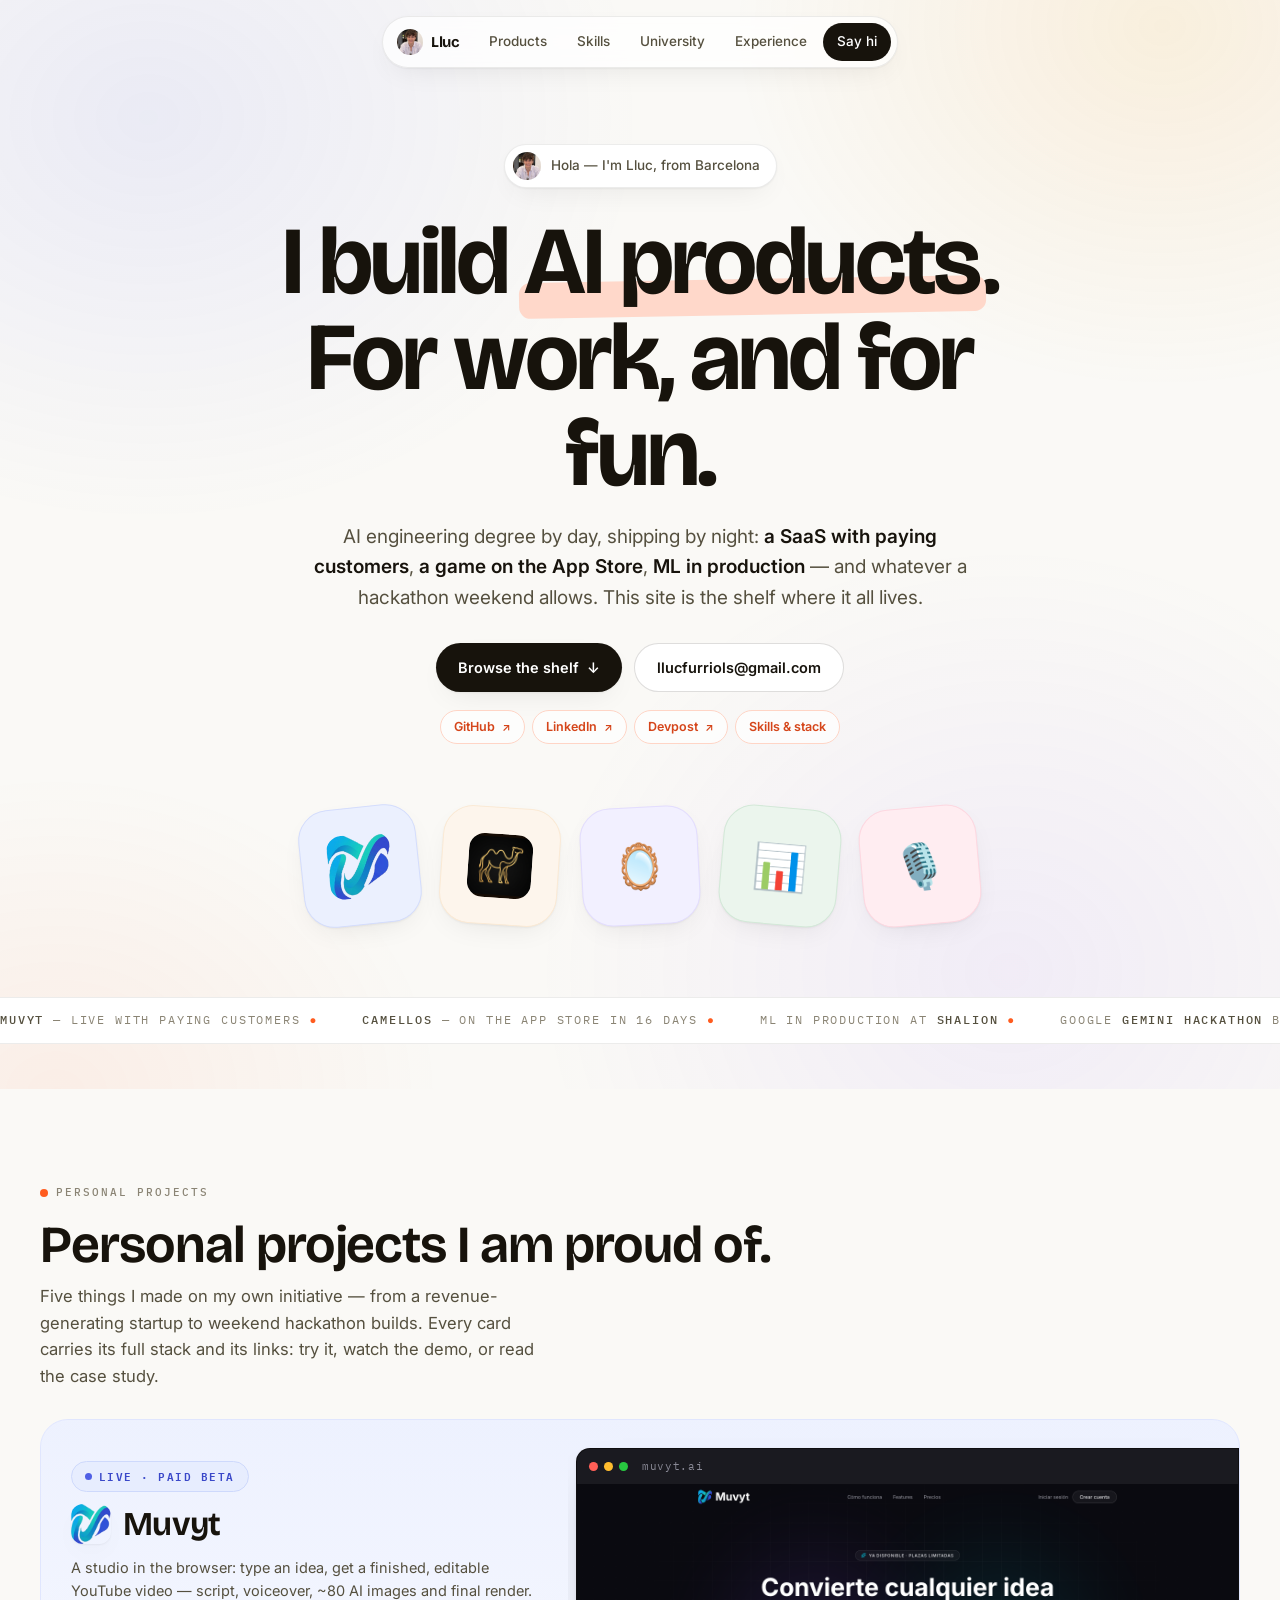
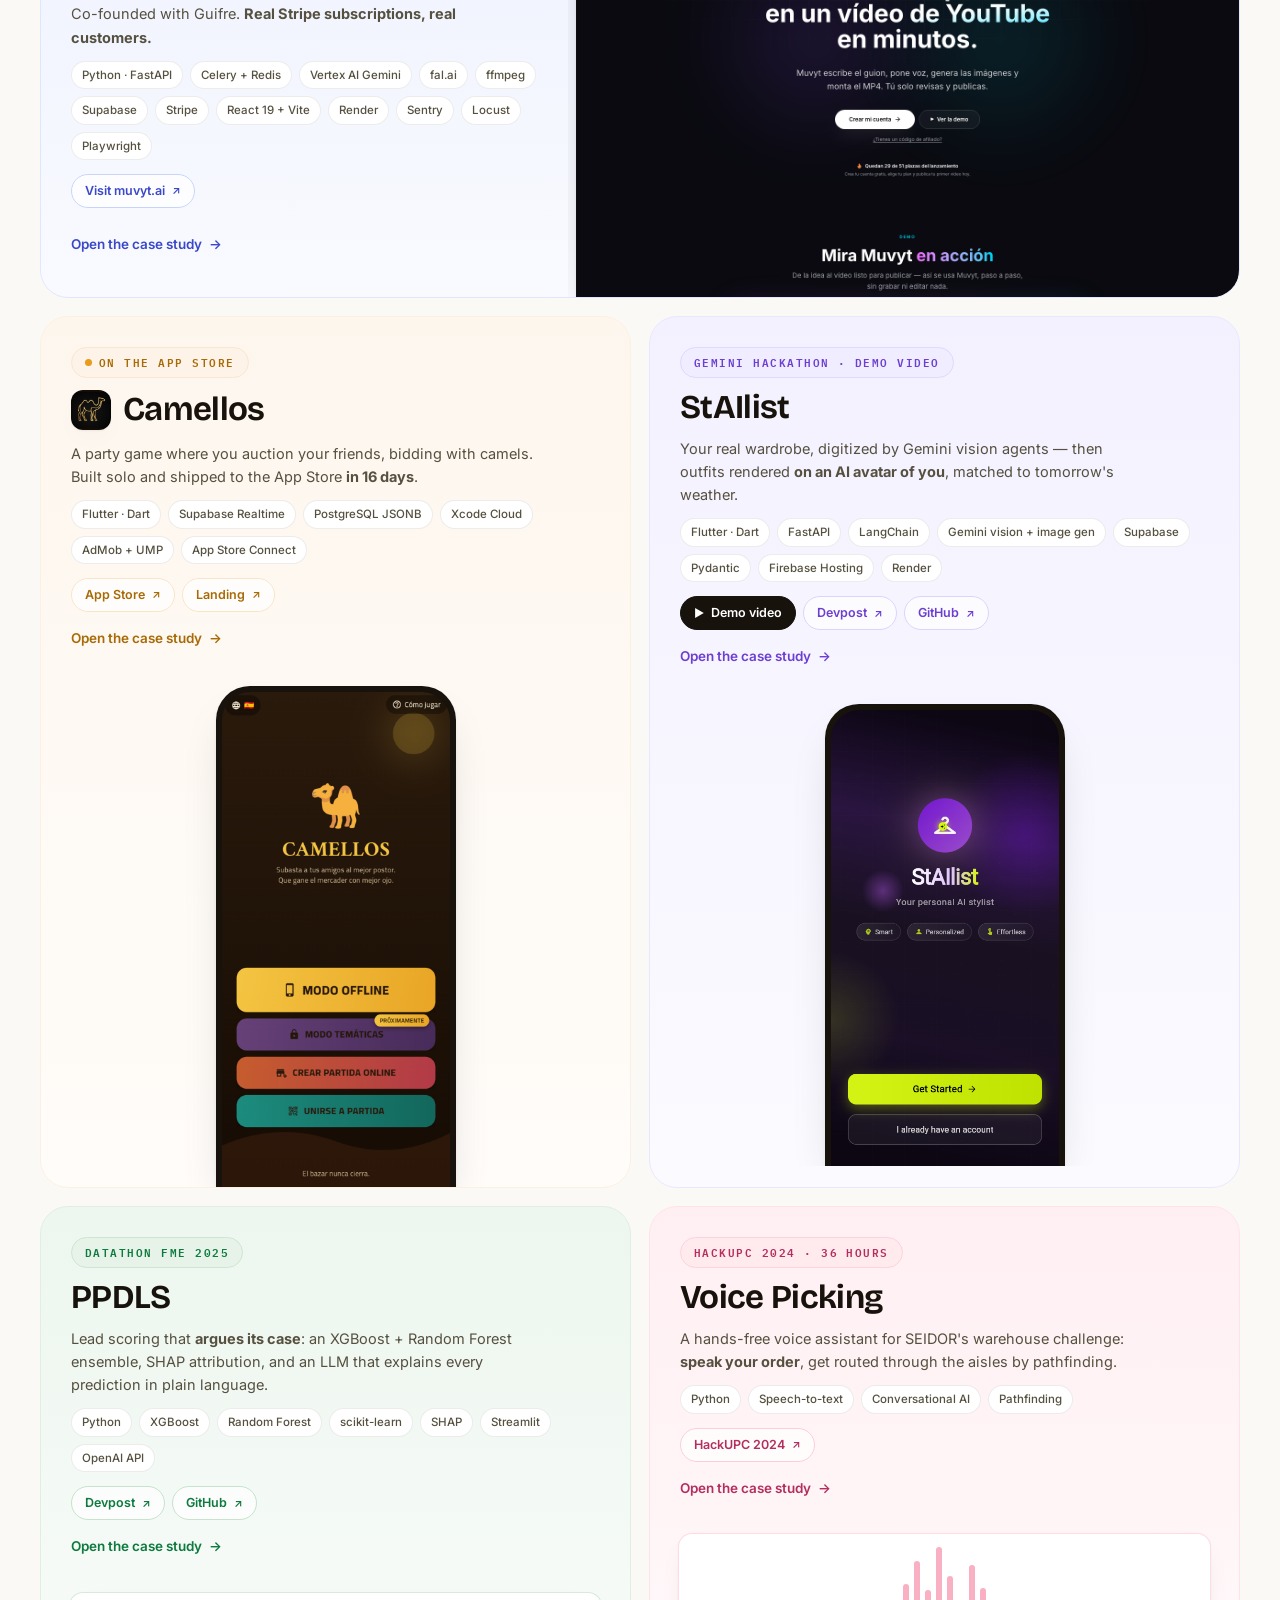
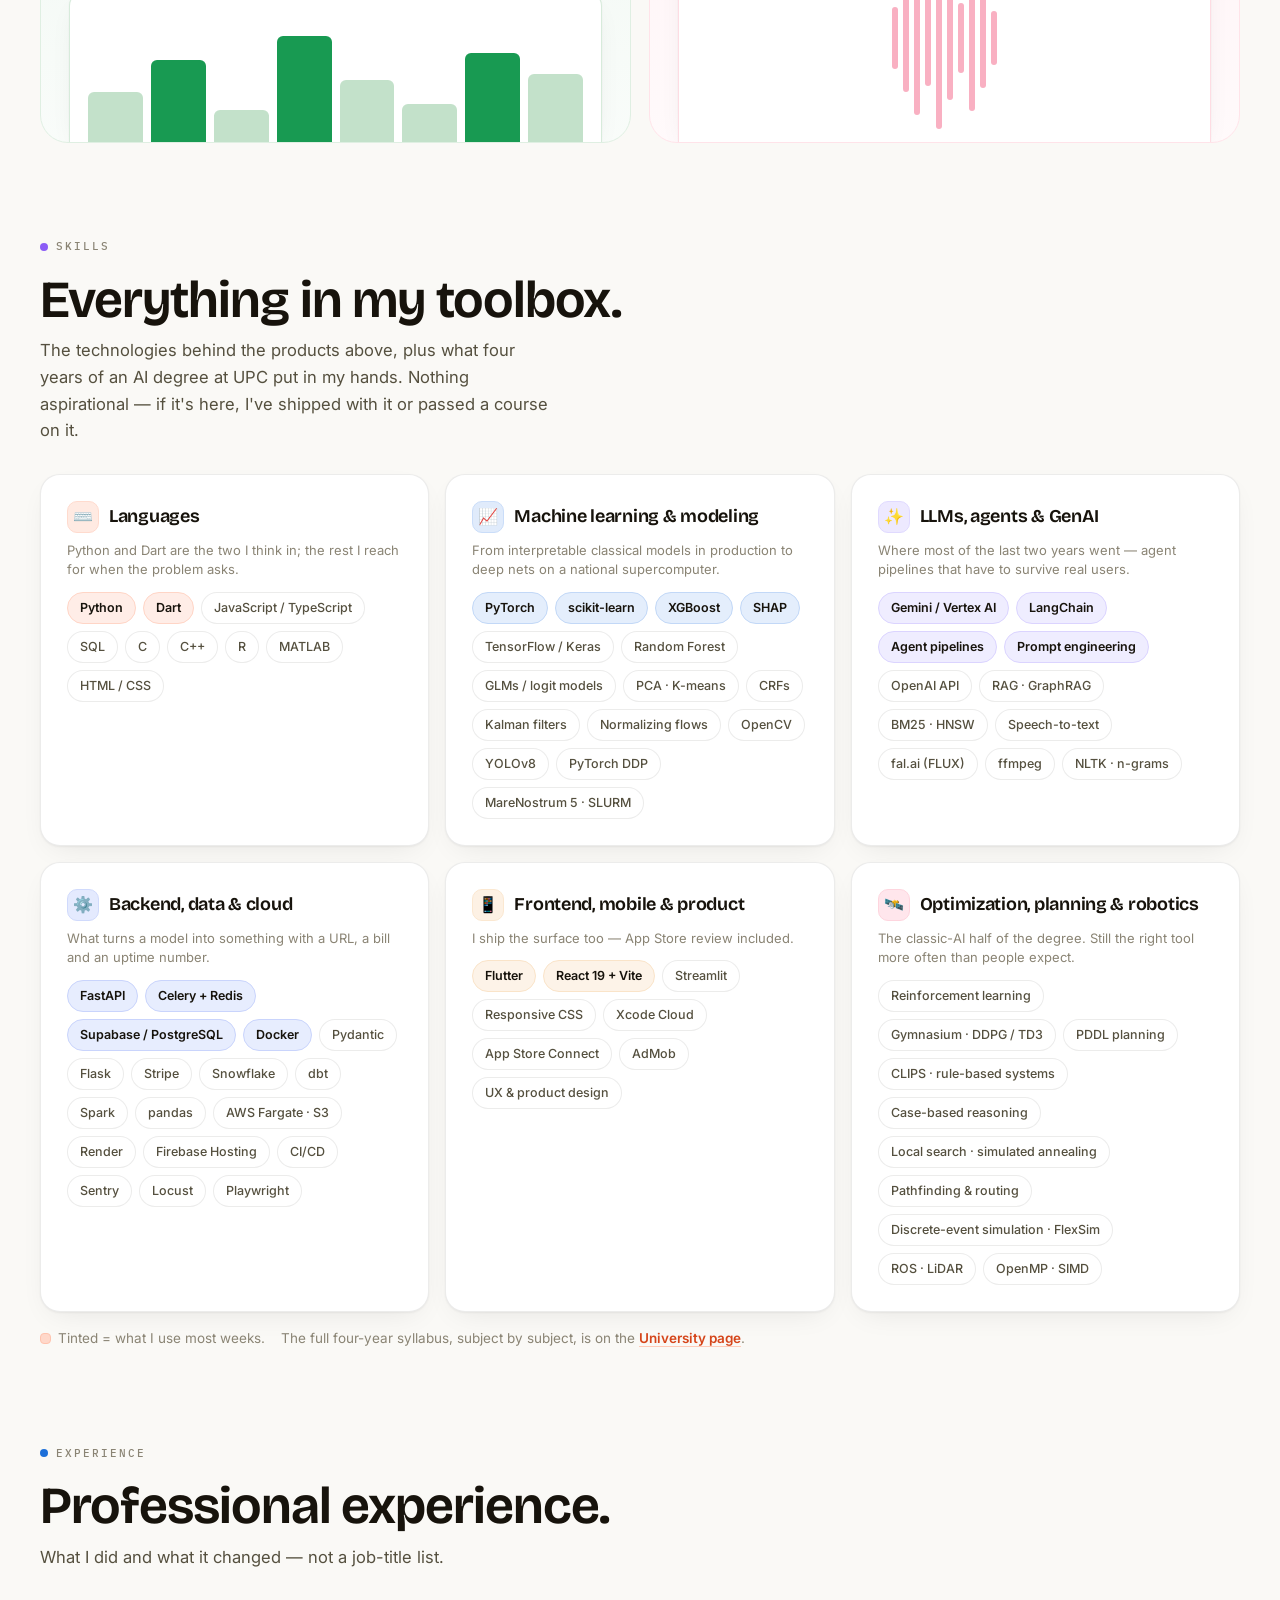
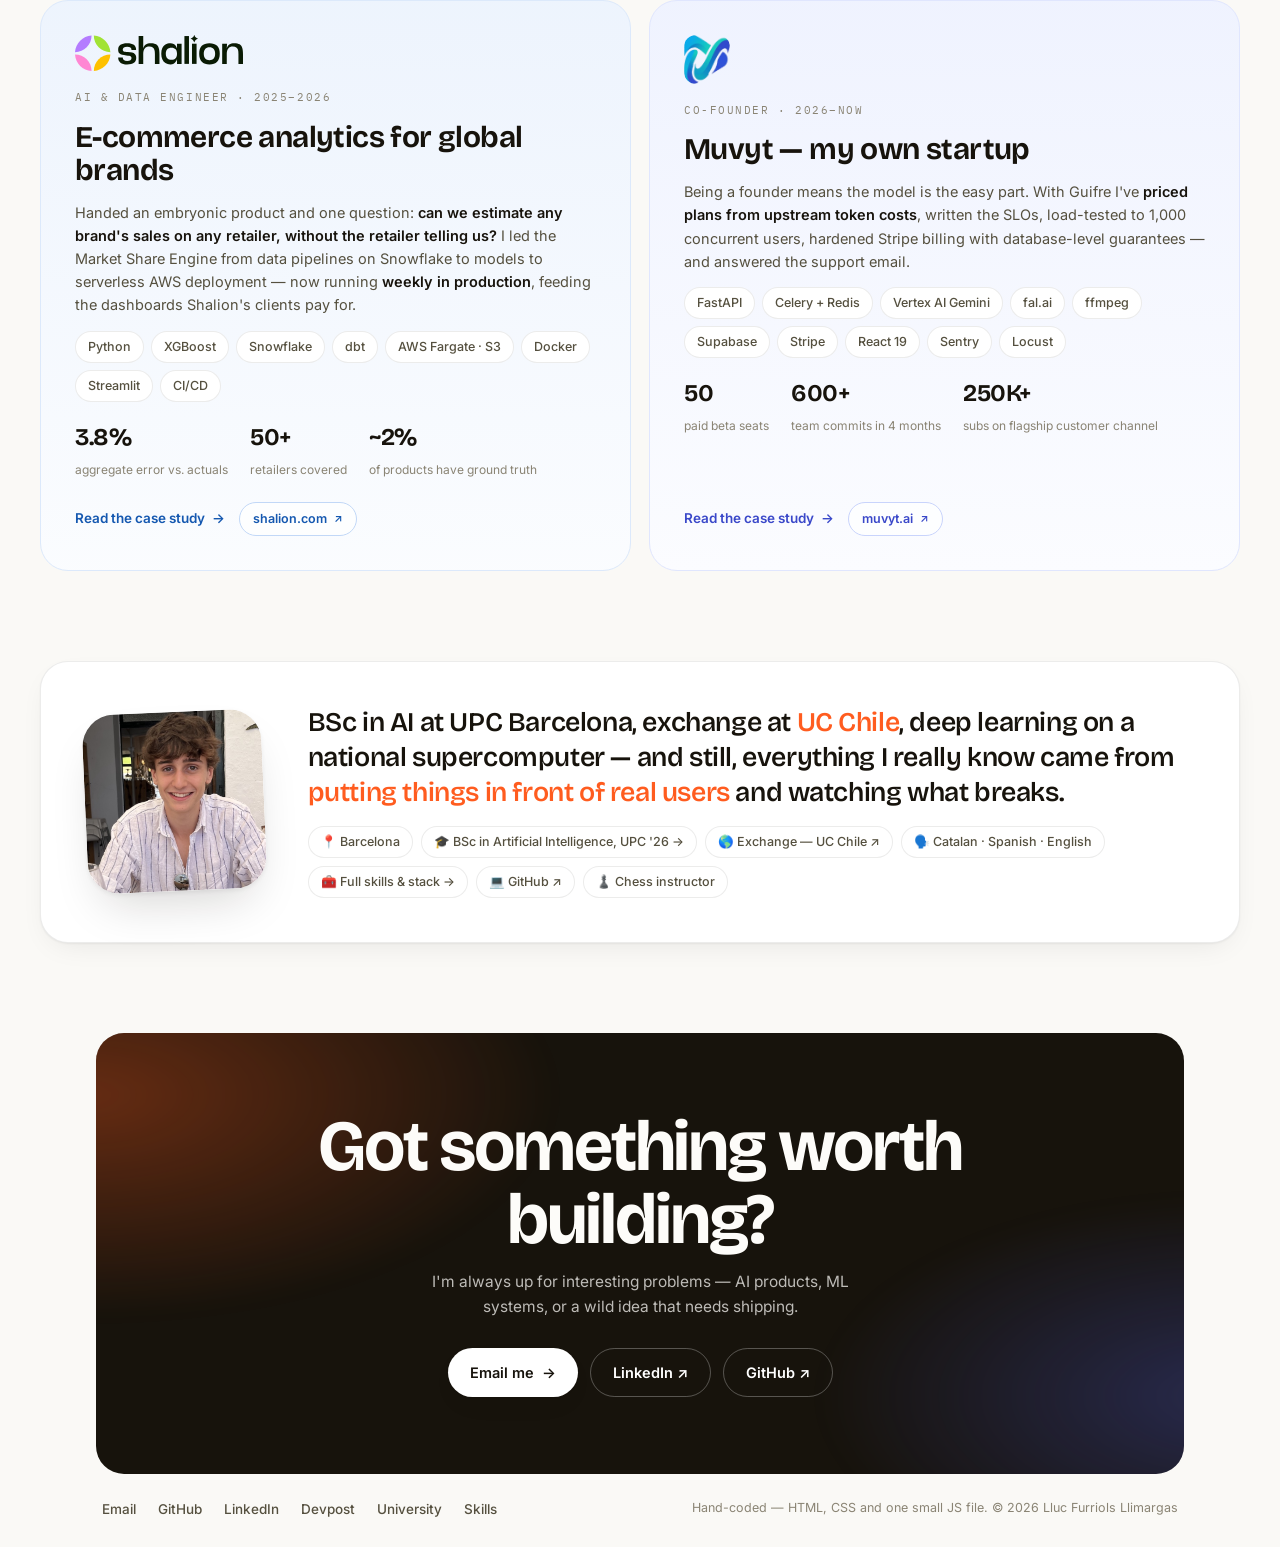
==== commit 81af8db7: "Update personal website: enhance portfolio and navigation - Added author meta tag and canonical link" ====
--- a/index.html
+++ b/index.html
@@ -5,24 +5,30 @@
   <meta name="viewport" content="width=device-width, initial-scale=1.0">
   <title>Lluc Furriols — I build AI products</title>
   <meta name="description" content="AI engineer from Barcelona (UPC '26). Co-founder of Muvyt. A shelf of real products: a revenue-generating AI SaaS, an App Store game, production ML, hackathon builds.">
+  <meta name="author" content="Lluc Furriols Llimargas">
+  <link rel="canonical" href="https://llucfurriols.github.io/portfolio/">
   <meta property="og:title" content="Lluc Furriols — I build AI products">
   <meta property="og:description" content="A shelf of real products: an AI SaaS with paying customers, an App Store game, production ML at Shalion, hackathon builds.">
   <meta property="og:type" content="website">
+  <meta property="og:url" content="https://llucfurriols.github.io/portfolio/">
+  <meta property="og:image" content="https://llucfurriols.github.io/portfolio/assets/img/lluc.jpg">
+  <meta name="twitter:card" content="summary">
   <link rel="icon" type="image/svg+xml" href="assets/favicon.svg">
   <link rel="preconnect" href="https://fonts.googleapis.com">
   <link rel="preconnect" href="https://fonts.gstatic.com" crossorigin>
   <link href="https://fonts.googleapis.com/css2?family=Bricolage+Grotesque:opsz,wght@12..96,400..800&family=IBM+Plex+Mono:wght@400;500;600&family=Inter:wght@400;500;600&display=swap" rel="stylesheet">
-  <link rel="stylesheet" href="assets/css/style.css?v=5">
+  <link rel="stylesheet" href="assets/css/style.css?v=6">
 </head>
 <body>
 
 <header class="nav">
   <div class="nav-pill">
     <a class="nav-logo" href="index.html"><img src="assets/img/lluc.jpg" alt="">Lluc</a>
-    <nav>
+    <nav aria-label="Main">
       <ul class="nav-links">
         <li><a href="#products">Products</a></li>
-        <li><a href="university.html">University</a></li>
+        <li><a href="#skills">Skills</a></li>
+        <li class="hide-sm"><a href="university.html">University</a></li>
         <li class="hide-sm"><a href="#experience">Experience</a></li>
         <li><a class="cta" href="mailto:llucfurriols@gmail.com">Say hi</a></li>
       </ul>
@@ -42,6 +48,12 @@
       <div class="hero-ctas reveal">
         <a class="btn btn-primary" href="#products">Browse the shelf <span class="arr">↓</span></a>
         <a class="btn btn-ghost" href="mailto:llucfurriols@gmail.com">llucfurriols@gmail.com</a>
+      </div>
+      <div class="p-links hero-links reveal">
+        <a href="https://github.com/Llucfurriols" target="_blank" rel="noopener">GitHub <span class="ic">↗</span></a>
+        <a href="https://www.linkedin.com/in/lluc-furriols-llimargas-707125308" target="_blank" rel="noopener">LinkedIn <span class="ic">↗</span></a>
+        <a href="https://devpost.com/Llucfurriols" target="_blank" rel="noopener">Devpost <span class="ic">↗</span></a>
+        <a href="#skills">Skills &amp; stack</a>
       </div>
 
       <div class="dock reveal" aria-label="Shortcuts to the products">
@@ -86,19 +98,22 @@
     <div class="shelf-head reveal">
       <span class="eyebrow" style="--tint: var(--brand)">Personal projects</span>
       <h2 class="section-title">Personal projects I am proud of.</h2>
-      <p class="section-sub">Five things I made on my own initiative — from a revenue-generating startup to weekend hackathon builds. Each one opens like a product page, because that's what they are.</p>
+      <p class="section-sub">Five things I made on my own initiative — from a revenue-generating startup to weekend hackathon builds. Every card carries its full stack and its links: try it, watch the demo, or read the case study.</p>
     </div>
 
     <div class="bento">
 
       <!-- MUVYT -->
-      <a class="p-card featured span-6 reveal" href="projects/muvyt.html" style="--tint: var(--c-muvyt); --tint-ink: #3a48c9">
+      <div class="p-card featured span-6 reveal" style="--tint: var(--c-muvyt); --tint-ink: #3a48c9">
         <div class="p-body">
           <span class="badge live">Live · paid beta</span>
-          <h3><img class="app-ico" src="assets/img/muvyt/logo.png" alt="">Muvyt</h3>
+          <h3><img class="app-ico" src="assets/img/muvyt/logo.png" alt=""><a class="p-link" href="projects/muvyt.html">Muvyt</a></h3>
           <p class="desc">A studio in the browser: type an idea, get a finished, editable YouTube video — script, voiceover, ~80 AI images and final render. Co-founded with Guifre. <b>Real Stripe subscriptions, real customers.</b></p>
           <div class="chips">
-            <span class="chip">FastAPI</span><span class="chip">Celery</span><span class="chip">Gemini</span><span class="chip">fal.ai</span><span class="chip">Stripe</span><span class="chip">React 19</span>
+            <span class="chip">Python · FastAPI</span><span class="chip">Celery + Redis</span><span class="chip">Vertex AI Gemini</span><span class="chip">fal.ai</span><span class="chip">ffmpeg</span><span class="chip">Supabase</span><span class="chip">Stripe</span><span class="chip">React 19 + Vite</span><span class="chip">Render</span><span class="chip">Sentry</span><span class="chip">Locust</span><span class="chip">Playwright</span>
+          </div>
+          <div class="p-links">
+            <a href="https://muvyt.ai" target="_blank" rel="noopener">Visit muvyt.ai <span class="ic">↗</span></a>
           </div>
           <div class="p-foot"><span class="open">Open the case study <span class="arr">→</span></span></div>
         </div>
@@ -108,65 +123,159 @@
             <img src="assets/img/muvyt/landing_hero.png" alt="Muvyt landing page — 'Convierte cualquier idea en un vídeo de YouTube en minutos'" width="1440" height="900" loading="lazy" decoding="async">
           </div>
         </div>
-      </a>
+      </div>
 
       <!-- CAMELLOS -->
-      <a class="p-card span-3 reveal" href="projects/camellos.html" style="--tint: var(--c-camellos); --tint-ink: #a86a06">
+      <div class="p-card span-3 reveal" style="--tint: var(--c-camellos); --tint-ink: #a86a06">
         <div class="p-body">
           <span class="badge live">On the App Store</span>
-          <h3><img class="app-ico" src="assets/img/camellos/icon.png" alt="">Camellos</h3>
+          <h3><img class="app-ico" src="assets/img/camellos/icon.png" alt=""><a class="p-link" href="projects/camellos.html">Camellos</a></h3>
           <p class="desc">A party game where you auction your friends, bidding with camels. Built solo and shipped to the App Store <b>in 16 days</b>.</p>
-          <div class="p-foot"><span class="open">Open the case study <span class="arr">→</span></span><span class="chip">Flutter · Supabase</span></div>
+          <div class="chips">
+            <span class="chip">Flutter · Dart</span><span class="chip">Supabase Realtime</span><span class="chip">PostgreSQL JSONB</span><span class="chip">Xcode Cloud</span><span class="chip">AdMob + UMP</span><span class="chip">App Store Connect</span>
+          </div>
+          <div class="p-links">
+            <a href="https://apps.apple.com/es/app/camellos/id6787272166" target="_blank" rel="noopener">App Store <span class="ic">↗</span></a>
+            <a href="https://llucfurriols.github.io/" target="_blank" rel="noopener">Landing <span class="ic">↗</span></a>
+          </div>
+          <div class="p-foot"><span class="open">Open the case study <span class="arr">→</span></span></div>
         </div>
         <div class="p-media">
           <div class="frame-phone"><img src="assets/img/camellos/home.png" alt="Camellos home screen" width="644" height="1400" loading="lazy" decoding="async"></div>
         </div>
-      </a>
+      </div>
 
       <!-- STAILIST -->
-      <a class="p-card span-3 reveal" href="projects/stailist.html" style="--tint: var(--c-stailist); --tint-ink: #6d3fd1">
-        <div class="p-body">
-          <span class="badge">Gemini Hackathon · live demo</span>
-          <h3>StAIlist</h3>
+      <div class="p-card span-3 reveal" style="--tint: var(--c-stailist); --tint-ink: #6d3fd1">
+        <div class="p-body">
+          <span class="badge">Gemini Hackathon · demo video</span>
+          <h3><a class="p-link" href="projects/stailist.html">StAIlist</a></h3>
           <p class="desc">Your real wardrobe, digitized by Gemini vision agents — then outfits rendered <b>on an AI avatar of you</b>, matched to tomorrow's weather.</p>
-          <div class="p-foot"><span class="open">Open the case study <span class="arr">→</span></span><span class="chip">Flutter · LangChain</span></div>
+          <div class="chips">
+            <span class="chip">Flutter · Dart</span><span class="chip">FastAPI</span><span class="chip">LangChain</span><span class="chip">Gemini vision + image gen</span><span class="chip">Supabase</span><span class="chip">Pydantic</span><span class="chip">Firebase Hosting</span><span class="chip">Render</span>
+          </div>
+          <div class="p-links">
+            <a class="play" href="https://www.youtube.com/watch?v=mNPfGIvHMls&t=31s" target="_blank" rel="noopener"><span class="ic">▶</span> Demo video</a>
+            <a href="https://devpost.com/software/stailist" target="_blank" rel="noopener">Devpost <span class="ic">↗</span></a>
+            <a href="https://github.com/datzii/StAIlist" target="_blank" rel="noopener">GitHub <span class="ic">↗</span></a>
+          </div>
+          <div class="p-foot"><span class="open">Open the case study <span class="arr">→</span></span></div>
         </div>
         <div class="p-media">
           <div class="frame-phone"><img src="assets/img/stailist/demo_welcome.png" alt="StAIlist welcome screen — your personal AI stylist" width="430" height="860" loading="lazy" decoding="async"></div>
         </div>
-      </a>
+      </div>
 
       <!-- DATATHON -->
-      <a class="p-card span-3 reveal" href="projects/lead-scoring.html" style="--tint: var(--c-datathon); --tint-ink: #0d7a3e">
+      <div class="p-card span-3 reveal" style="--tint: var(--c-datathon); --tint-ink: #0d7a3e">
         <div class="p-body">
           <span class="badge">Datathon FME 2025</span>
-          <h3>PPDLS</h3>
+          <h3><a class="p-link" href="projects/lead-scoring.html">PPDLS</a></h3>
           <p class="desc">Lead scoring that <b>argues its case</b>: an XGBoost + Random Forest ensemble, SHAP attribution, and an LLM that explains every prediction in plain language.</p>
-          <div class="p-foot"><span class="open">Open the case study <span class="arr">→</span></span><span class="chip">SHAP · Streamlit</span></div>
+          <div class="chips">
+            <span class="chip">Python</span><span class="chip">XGBoost</span><span class="chip">Random Forest</span><span class="chip">scikit-learn</span><span class="chip">SHAP</span><span class="chip">Streamlit</span><span class="chip">OpenAI API</span>
+          </div>
+          <div class="p-links">
+            <a href="https://devpost.com/software/ppdls" target="_blank" rel="noopener">Devpost <span class="ic">↗</span></a>
+            <a href="https://github.com/jordiabesuny/Datathon-2025" target="_blank" rel="noopener">GitHub <span class="ic">↗</span></a>
+          </div>
+          <div class="p-foot"><span class="open">Open the case study <span class="arr">→</span></span></div>
         </div>
         <div class="gfx" aria-hidden="true">
           <div class="gfx-bars">
             <i style="--h:38"></i><i style="--h:62" class="hot"></i><i style="--h:24"></i><i style="--h:81" class="hot"></i><i style="--h:47"></i><i style="--h:29"></i><i style="--h:68" class="hot"></i><i style="--h:52"></i>
           </div>
         </div>
-      </a>
+      </div>
 
       <!-- VOICE -->
-      <a class="p-card span-3 reveal" href="projects/warehouse-voice.html" style="--tint: var(--c-voice); --tint-ink: #b32e5e">
+      <div class="p-card span-3 reveal" style="--tint: var(--c-voice); --tint-ink: #b32e5e">
         <div class="p-body">
           <span class="badge">HackUPC 2024 · 36 hours</span>
-          <h3>Voice Picking</h3>
+          <h3><a class="p-link" href="projects/warehouse-voice.html">Voice Picking</a></h3>
           <p class="desc">A hands-free voice assistant for SEIDOR's warehouse challenge: <b>speak your order</b>, get routed through the aisles by pathfinding.</p>
-          <div class="p-foot"><span class="open">Open the case study <span class="arr">→</span></span><span class="chip">Speech AI · Routing</span></div>
+          <div class="chips">
+            <span class="chip">Python</span><span class="chip">Speech-to-text</span><span class="chip">Conversational AI</span><span class="chip">Pathfinding</span>
+          </div>
+          <div class="p-links">
+            <a href="https://hackupc-2024.devpost.com/" target="_blank" rel="noopener">HackUPC 2024 <span class="ic">↗</span></a>
+          </div>
+          <div class="p-foot"><span class="open">Open the case study <span class="arr">→</span></span></div>
         </div>
         <div class="gfx" aria-hidden="true">
           <div class="gfx-wave">
             <i style="--h:30;--i:0"></i><i style="--h:52;--i:1"></i><i style="--h:74;--i:2"></i><i style="--h:46;--i:3"></i><i style="--h:88;--i:4"></i><i style="--h:60;--i:5"></i><i style="--h:34;--i:6"></i><i style="--h:70;--i:7"></i><i style="--h:48;--i:8"></i><i style="--h:26;--i:9"></i>
           </div>
         </div>
-      </a>
-
-    </div>
+      </div>
+
+    </div>
+  </section>
+
+  <!-- ============ SKILLS ============ -->
+  <section class="skills wrap" id="skills">
+    <div class="reveal">
+      <span class="eyebrow" style="--tint: var(--c-stailist)">Skills</span>
+      <h2 class="section-title">Everything in my toolbox.</h2>
+      <p class="section-sub">The technologies behind the products above, plus what four years of an AI degree at UPC put in my hands. Nothing aspirational — if it's here, I've shipped with it or passed a course on it.</p>
+    </div>
+
+    <div class="skills-grid">
+
+      <div class="sk-card reveal" style="--th: var(--brand)">
+        <h3><span class="ico" aria-hidden="true">⌨️</span>Languages</h3>
+        <p class="sk-sub">Python and Dart are the two I think in; the rest I reach for when the problem asks.</p>
+        <div class="chips">
+          <span class="chip core">Python</span><span class="chip core">Dart</span><span class="chip">JavaScript / TypeScript</span><span class="chip">SQL</span><span class="chip">C</span><span class="chip">C++</span><span class="chip">R</span><span class="chip">MATLAB</span><span class="chip">HTML / CSS</span>
+        </div>
+      </div>
+
+      <div class="sk-card reveal" style="--th: var(--c-shalion)">
+        <h3><span class="ico" aria-hidden="true">📈</span>Machine learning &amp; modeling</h3>
+        <p class="sk-sub">From interpretable classical models in production to deep nets on a national supercomputer.</p>
+        <div class="chips">
+          <span class="chip core">PyTorch</span><span class="chip core">scikit-learn</span><span class="chip core">XGBoost</span><span class="chip core">SHAP</span><span class="chip">TensorFlow / Keras</span><span class="chip">Random Forest</span><span class="chip">GLMs / logit models</span><span class="chip">PCA · K-means</span><span class="chip">CRFs</span><span class="chip">Kalman filters</span><span class="chip">Normalizing flows</span><span class="chip">OpenCV</span><span class="chip">YOLOv8</span><span class="chip">PyTorch DDP</span><span class="chip">MareNostrum 5 · SLURM</span>
+        </div>
+      </div>
+
+      <div class="sk-card reveal" style="--th: var(--c-stailist)">
+        <h3><span class="ico" aria-hidden="true">✨</span>LLMs, agents &amp; GenAI</h3>
+        <p class="sk-sub">Where most of the last two years went — agent pipelines that have to survive real users.</p>
+        <div class="chips">
+          <span class="chip core">Gemini / Vertex AI</span><span class="chip core">LangChain</span><span class="chip core">Agent pipelines</span><span class="chip core">Prompt engineering</span><span class="chip">OpenAI API</span><span class="chip">RAG · GraphRAG</span><span class="chip">BM25 · HNSW</span><span class="chip">Speech-to-text</span><span class="chip">fal.ai (FLUX)</span><span class="chip">ffmpeg</span><span class="chip">NLTK · n-grams</span>
+        </div>
+      </div>
+
+      <div class="sk-card reveal" style="--th: var(--c-muvyt)">
+        <h3><span class="ico" aria-hidden="true">⚙️</span>Backend, data &amp; cloud</h3>
+        <p class="sk-sub">What turns a model into something with a URL, a bill and an uptime number.</p>
+        <div class="chips">
+          <span class="chip core">FastAPI</span><span class="chip core">Celery + Redis</span><span class="chip core">Supabase / PostgreSQL</span><span class="chip core">Docker</span><span class="chip">Pydantic</span><span class="chip">Flask</span><span class="chip">Stripe</span><span class="chip">Snowflake</span><span class="chip">dbt</span><span class="chip">Spark</span><span class="chip">pandas</span><span class="chip">AWS Fargate · S3</span><span class="chip">Render</span><span class="chip">Firebase Hosting</span><span class="chip">CI/CD</span><span class="chip">Sentry</span><span class="chip">Locust</span><span class="chip">Playwright</span>
+        </div>
+      </div>
+
+      <div class="sk-card reveal" style="--th: var(--c-camellos)">
+        <h3><span class="ico" aria-hidden="true">📱</span>Frontend, mobile &amp; product</h3>
+        <p class="sk-sub">I ship the surface too — App Store review included.</p>
+        <div class="chips">
+          <span class="chip core">Flutter</span><span class="chip core">React 19 + Vite</span><span class="chip">Streamlit</span><span class="chip">Responsive CSS</span><span class="chip">Xcode Cloud</span><span class="chip">App Store Connect</span><span class="chip">AdMob</span><span class="chip">UX &amp; product design</span>
+        </div>
+      </div>
+
+      <div class="sk-card reveal" style="--th: var(--c-voice)">
+        <h3><span class="ico" aria-hidden="true">🛰️</span>Optimization, planning &amp; robotics</h3>
+        <p class="sk-sub">The classic-AI half of the degree. Still the right tool more often than people expect.</p>
+        <div class="chips">
+          <span class="chip">Reinforcement learning</span><span class="chip">Gymnasium · DDPG / TD3</span><span class="chip">PDDL planning</span><span class="chip">CLIPS · rule-based systems</span><span class="chip">Case-based reasoning</span><span class="chip">Local search · simulated annealing</span><span class="chip">Pathfinding &amp; routing</span><span class="chip">Discrete-event simulation · FlexSim</span><span class="chip">ROS · LiDAR</span><span class="chip">OpenMP · SIMD</span>
+        </div>
+      </div>
+
+    </div>
+
+    <p class="skills-note reveal">
+      <span class="dotkey"><i></i> Tinted = what I use most weeks.</span>
+      <span>The full four-year syllabus, subject by subject, is on the <a class="inline-link" href="university.html">University page</a>.</span>
+    </p>
   </section>
 
   <!-- ============ EXPERIENCE ============ -->
@@ -179,29 +288,45 @@
     <div class="exp-grid">
 
       <div class="exp-card reveal" style="--tint: var(--c-shalion); --tint-ink: #1558b0">
-        <img class="brand-logo" src="assets/img/logos/shalion.svg" alt="Shalion" width="1615" height="345" loading="lazy">
+        <a href="https://www.shalion.com" target="_blank" rel="noopener" aria-label="Shalion — company website">
+          <img class="brand-logo" src="assets/img/logos/shalion.svg" alt="Shalion" width="1615" height="345" loading="lazy">
+        </a>
         <span class="role">AI &amp; Data Engineer · 2025–2026</span>
         <h3>E-commerce analytics for global brands</h3>
         <p>Handed an embryonic product and one question: <b>can we estimate any brand's sales on any retailer, without the retailer telling us?</b> I led the Market Share Engine from data pipelines on Snowflake to models to serverless AWS deployment — now running <b>weekly in production</b>, feeding the dashboards Shalion's clients pay for.</p>
+        <div class="chips">
+          <span class="chip">Python</span><span class="chip">XGBoost</span><span class="chip">Snowflake</span><span class="chip">dbt</span><span class="chip">AWS Fargate · S3</span><span class="chip">Docker</span><span class="chip">Streamlit</span><span class="chip">CI/CD</span>
+        </div>
         <div class="exp-stats">
           <div><b>3.8%</b><span>aggregate error vs. actuals</span></div>
           <div><b>50+</b><span>retailers covered</span></div>
           <div><b>~2%</b><span>of products have ground truth</span></div>
         </div>
-        <a class="open" href="projects/market-share.html">Read the case study <span class="arr">→</span></a>
+        <div class="exp-foot">
+          <a class="open" href="projects/market-share.html">Read the case study <span class="arr">→</span></a>
+          <a class="linkpill" href="https://www.shalion.com" target="_blank" rel="noopener">shalion.com <span class="ic">↗</span></a>
+        </div>
       </div>
 
       <div class="exp-card reveal" style="--tint: var(--c-muvyt); --tint-ink: #3a48c9">
-        <img class="brand-logo square" src="assets/img/muvyt/logo.png" alt="Muvyt" width="212" height="223" loading="lazy">
+        <a href="https://muvyt.ai" target="_blank" rel="noopener" aria-label="Muvyt — product website">
+          <img class="brand-logo square" src="assets/img/muvyt/logo.png" alt="Muvyt" width="212" height="223" loading="lazy">
+        </a>
         <span class="role">Co-founder · 2026–now</span>
         <h3>Muvyt — my own startup</h3>
         <p>Being a founder means the model is the easy part. With Guifre I've <b>priced plans from upstream token costs</b>, written the SLOs, load-tested to 1,000 concurrent users, hardened Stripe billing with database-level guarantees — and answered the support email.</p>
+        <div class="chips">
+          <span class="chip">FastAPI</span><span class="chip">Celery + Redis</span><span class="chip">Vertex AI Gemini</span><span class="chip">fal.ai</span><span class="chip">ffmpeg</span><span class="chip">Supabase</span><span class="chip">Stripe</span><span class="chip">React 19</span><span class="chip">Sentry</span><span class="chip">Locust</span>
+        </div>
         <div class="exp-stats">
           <div><b>50</b><span>paid beta seats</span></div>
           <div><b>600+</b><span>team commits in 4 months</span></div>
           <div><b>250K+</b><span>subs on flagship customer channel</span></div>
         </div>
-        <a class="open" href="projects/muvyt.html">Read the case study <span class="arr">→</span></a>
+        <div class="exp-foot">
+          <a class="open" href="projects/muvyt.html">Read the case study <span class="arr">→</span></a>
+          <a class="linkpill" href="https://muvyt.ai" target="_blank" rel="noopener">muvyt.ai <span class="ic">↗</span></a>
+        </div>
       </div>
 
     </div>
@@ -215,11 +340,11 @@
         <p class="big">BSc in AI at UPC Barcelona, exchange at <span class="tint">UC Chile</span>, deep learning on a national supercomputer — and still, everything I really know came from <span class="tint">putting things in front of real users</span> and watching what breaks.</p>
         <div class="about-facts">
           <span class="chip">📍 Barcelona</span>
-          <span class="chip">🎓 BSc in Artificial Intelligence, UPC '26</span>
-          <span class="chip">🌎 Exchange — UC Chile</span>
+          <a class="chip" href="university.html">🎓 BSc in Artificial Intelligence, UPC '26 →</a>
+          <a class="chip" href="https://www.uc.cl/" target="_blank" rel="noopener">🌎 Exchange — UC Chile ↗</a>
           <span class="chip">🗣️ Catalan · Spanish · English</span>
-          <span class="chip">🐍 Python · PyTorch · FastAPI</span>
-          <span class="chip">⚛️ React · Supabase · AWS</span>
+          <a class="chip" href="#skills">🧰 Full skills &amp; stack →</a>
+          <a class="chip" href="https://github.com/Llucfurriols" target="_blank" rel="noopener">💻 GitHub ↗</a>
           <span class="chip">♟️ Chess instructor</span>
         </div>
       </div>
@@ -236,7 +361,8 @@
       <p>I'm always up for interesting problems — AI products, ML systems, or a wild idea that needs shipping.</p>
       <div class="hero-ctas">
         <a class="btn btn-primary" href="mailto:llucfurriols@gmail.com">Email me <span class="arr">→</span></a>
-        <a class="btn btn-ghost" href="https://github.com/Llucfurriols" target="_blank" rel="noopener">GitHub</a>
+        <a class="btn btn-ghost" href="https://www.linkedin.com/in/lluc-furriols-llimargas-707125308" target="_blank" rel="noopener">LinkedIn ↗</a>
+        <a class="btn btn-ghost" href="https://github.com/Llucfurriols" target="_blank" rel="noopener">GitHub ↗</a>
       </div>
     </div>
     <div class="foot-meta">
@@ -245,6 +371,8 @@
         <li><a href="https://github.com/Llucfurriols" target="_blank" rel="noopener">GitHub</a></li>
         <li><a href="https://www.linkedin.com/in/lluc-furriols-llimargas-707125308" target="_blank" rel="noopener">LinkedIn</a></li>
         <li><a href="https://devpost.com/Llucfurriols" target="_blank" rel="noopener">Devpost</a></li>
+        <li><a href="university.html">University</a></li>
+        <li><a href="#skills">Skills</a></li>
       </ul>
       <p class="colophon">Hand-coded — HTML, CSS and one small JS file. © <span data-year>2026</span> Lluc Furriols Llimargas</p>
     </div>
--- a/assets/css/style.css
+++ b/assets/css/style.css
@@ -188,6 +188,13 @@
   white-space: nowrap;
 }
 .chips { display: flex; flex-wrap: wrap; gap: 7px; }
+a.chip { transition: transform 0.2s var(--ease), box-shadow 0.2s, border-color 0.2s, color 0.2s; }
+a.chip:hover {
+  transform: translateY(-2px);
+  box-shadow: var(--shadow-1);
+  border-color: var(--line-2);
+  color: var(--ink);
+}
 
 .badge {
   display: inline-flex;
@@ -425,6 +432,59 @@
 .p-card .open .arr { transition: transform 0.25s var(--ease); }
 .p-card:hover .open .arr { transform: translateX(4px); }
 
+/* the whole card is clickable via a stretched link on the title,
+   so the external links inside it can stay real links */
+.p-link { color: inherit; }
+.p-link::after {
+  content: "";
+  position: absolute;
+  inset: 0;
+  z-index: 1;
+  border-radius: inherit;
+}
+.p-link:focus-visible { outline: none; }
+.p-link:focus-visible::after {
+  outline: 2px solid var(--tint-ink, var(--brand-ink));
+  outline-offset: -3px;
+}
+.p-card .chips .chip { font-size: 11.5px; padding: 4px 10px; }
+.p-links {
+  position: relative;
+  z-index: 2;
+  display: flex;
+  flex-wrap: wrap;
+  gap: 7px;
+  margin-top: 2px;
+}
+.p-links a,
+.linkpill {
+  display: inline-flex;
+  align-items: center;
+  gap: 7px;
+  padding: 6px 13px;
+  border-radius: 999px;
+  border: 1px solid color-mix(in oklab, var(--tint, var(--brand)) 28%, white);
+  background: rgba(255, 255, 255, 0.72);
+  font-size: 12.5px;
+  font-weight: 600;
+  color: var(--tint-ink, var(--brand-ink));
+  white-space: nowrap;
+  transition: background 0.2s, transform 0.2s var(--ease), box-shadow 0.2s;
+}
+.p-links a:hover,
+.linkpill:hover { background: #fff; transform: translateY(-2px); box-shadow: var(--shadow-1); }
+.p-links a.play,
+.linkpill.play {
+  background: var(--ink);
+  border-color: var(--ink);
+  color: #fff;
+}
+.p-links a.play:hover,
+.linkpill.play:hover { background: #000; color: #fff; }
+.p-links .ic,
+.linkpill .ic { font-size: 11px; line-height: 1; }
+.hero-links { justify-content: center; margin-top: 18px; }
+
 .p-media { position: relative; overflow: hidden; }
 .p-media img { width: 100%; transition: transform 0.6s var(--ease); }
 .p-card:hover .p-media img { transform: translateY(-2%) scale(1.02); }
@@ -488,6 +548,7 @@
   padding-left: 8px;
 }
 .p-card.featured .frame-browser { margin: 28px 0 0; border-radius: 14px 0 0 0; }
+.p-card.featured .p-foot { margin-top: 10px; }
 
 /* decorative CSS graphics for cards without screenshots */
 .gfx {
@@ -559,6 +620,106 @@
   color: var(--ink-3);
 }
 
+/* ---------- skills ---------- */
+
+.skills { padding: clamp(60px, 10vh, 110px) 0 0; }
+.skills-grid {
+  display: grid;
+  grid-template-columns: repeat(3, 1fr);
+  gap: 16px;
+  margin-top: 30px;
+}
+.sk-card {
+  --th: var(--brand);
+  border-radius: var(--r-md);
+  border: 1px solid var(--line);
+  background: var(--surface);
+  box-shadow: var(--shadow-1);
+  padding: clamp(18px, 2.2vw, 26px);
+  display: flex;
+  flex-direction: column;
+  gap: 12px;
+  transition: transform 0.3s var(--ease), box-shadow 0.3s, border-color 0.3s;
+}
+.sk-card:hover {
+  transform: translateY(-4px);
+  box-shadow: var(--shadow-2);
+  border-color: color-mix(in oklab, var(--th) 26%, white);
+}
+.sk-card h3 {
+  font-family: var(--display);
+  font-weight: 650;
+  font-size: 18px;
+  letter-spacing: -0.015em;
+  display: flex;
+  align-items: center;
+  gap: 10px;
+}
+.sk-card h3 .ico {
+  width: 32px; height: 32px;
+  flex-shrink: 0;
+  border-radius: 10px;
+  display: grid;
+  place-items: center;
+  font-size: 16px;
+  background: color-mix(in oklab, var(--th) 14%, white);
+  border: 1px solid color-mix(in oklab, var(--th) 24%, white);
+}
+.sk-card .sk-sub { font-size: 13px; line-height: 1.5; color: var(--ink-3); margin-top: -4px; }
+.sk-card .chip.core {
+  background: color-mix(in oklab, var(--th) 12%, white);
+  border-color: color-mix(in oklab, var(--th) 28%, white);
+  color: var(--ink);
+  font-weight: 600;
+}
+.skills-note {
+  margin-top: 16px;
+  display: flex;
+  flex-wrap: wrap;
+  align-items: center;
+  gap: 10px 16px;
+  font-size: 13.5px;
+  color: var(--ink-3);
+}
+.skills-note .dotkey {
+  display: inline-flex;
+  align-items: center;
+  gap: 7px;
+}
+.skills-note .dotkey i {
+  width: 11px; height: 11px;
+  border-radius: 4px;
+  background: color-mix(in oklab, var(--brand) 26%, white);
+  border: 1px solid color-mix(in oklab, var(--brand) 40%, white);
+}
+.inline-link {
+  color: var(--brand-ink);
+  font-weight: 600;
+  border-bottom: 1px solid color-mix(in oklab, var(--brand) 35%, white);
+  transition: border-color 0.2s, color 0.2s;
+}
+.inline-link:hover { color: var(--ink); border-color: var(--ink); }
+
+/* ---------- video embed ---------- */
+
+.video-embed {
+  position: relative;
+  width: 100%;
+  aspect-ratio: 16 / 9;
+  border-radius: var(--r-sm);
+  overflow: hidden;
+  border: 1px solid var(--line-2);
+  background: #0e0e12;
+  box-shadow: var(--shadow-1);
+}
+.video-embed iframe {
+  position: absolute;
+  inset: 0;
+  width: 100%;
+  height: 100%;
+  border: 0;
+}
+
 /* ---------- experience ---------- */
 
 .exp { padding: clamp(60px, 10vh, 110px) 0 0; }
@@ -601,6 +762,10 @@
 }
 .exp-card .exp-stats div span { font-size: 12px; color: var(--ink-3); }
 .exp-card .open { margin-top: auto; font-weight: 600; font-size: 13.5px; color: var(--tint-ink); display: inline-flex; gap: 7px; align-items: center; }
+.exp-card .open:hover .arr { transform: translateX(4px); }
+.exp-card .open .arr { transition: transform 0.25s var(--ease); }
+.exp-foot { margin-top: auto; display: flex; flex-wrap: wrap; align-items: center; gap: 10px 14px; padding-top: 6px; }
+.exp-foot .open { margin-top: 0; }
 
 /* ---------- about ---------- */
 
@@ -731,6 +896,16 @@
 .pp-tagline { font-size: clamp(17px, 1.9vw, 22px); color: var(--ink-2); max-width: 46ch; margin-top: 14px; }
 .pp-tagline b { color: var(--ink); font-weight: 600; }
 .pp-ctas { display: flex; gap: 10px; flex-wrap: wrap; margin-top: 20px; }
+.pp-fineprint {
+  margin-top: 16px;
+  max-width: 52ch;
+  font-size: 13.5px;
+  line-height: 1.55;
+  color: var(--ink-3);
+  border-left: 2px solid color-mix(in oklab, var(--tint, var(--brand)) 35%, white);
+  padding-left: 12px;
+}
+.pp-fineprint b { color: var(--ink-2); font-weight: 600; }
 .pp-meta { display: flex; gap: 8px; flex-wrap: wrap; margin-top: 18px; }
 
 .pp-visual { margin-top: 38px; }
@@ -1059,6 +1234,7 @@
   .pp-bento { grid-template-columns: repeat(2, 1fr); }
   .pp-bento .span-6, .pp-bento .span-4, .pp-bento .span-3, .pp-bento .span-2 { grid-column: span 2; }
   .exp-grid { grid-template-columns: 1fr; }
+  .skills-grid { grid-template-columns: repeat(2, 1fr); }
   .curri-tiles { grid-template-columns: repeat(3, 1fr); }
   .curri-panel .panel-grid { grid-template-columns: 1fr; }
 }
@@ -1076,6 +1252,7 @@
   .bento, .pp-bento { grid-template-columns: 1fr; }
   .span-6, .span-4, .span-3, .span-2,
   .pp-bento .span-6, .pp-bento .span-4, .pp-bento .span-3, .pp-bento .span-2 { grid-column: span 1; }
+  .skills-grid { grid-template-columns: 1fr; }
   .erasmus-cards { grid-template-columns: 1fr; }
   .curri-row { grid-template-columns: 1fr; }
   .curri-q { text-align: left; padding: 0 2px 2px; }
